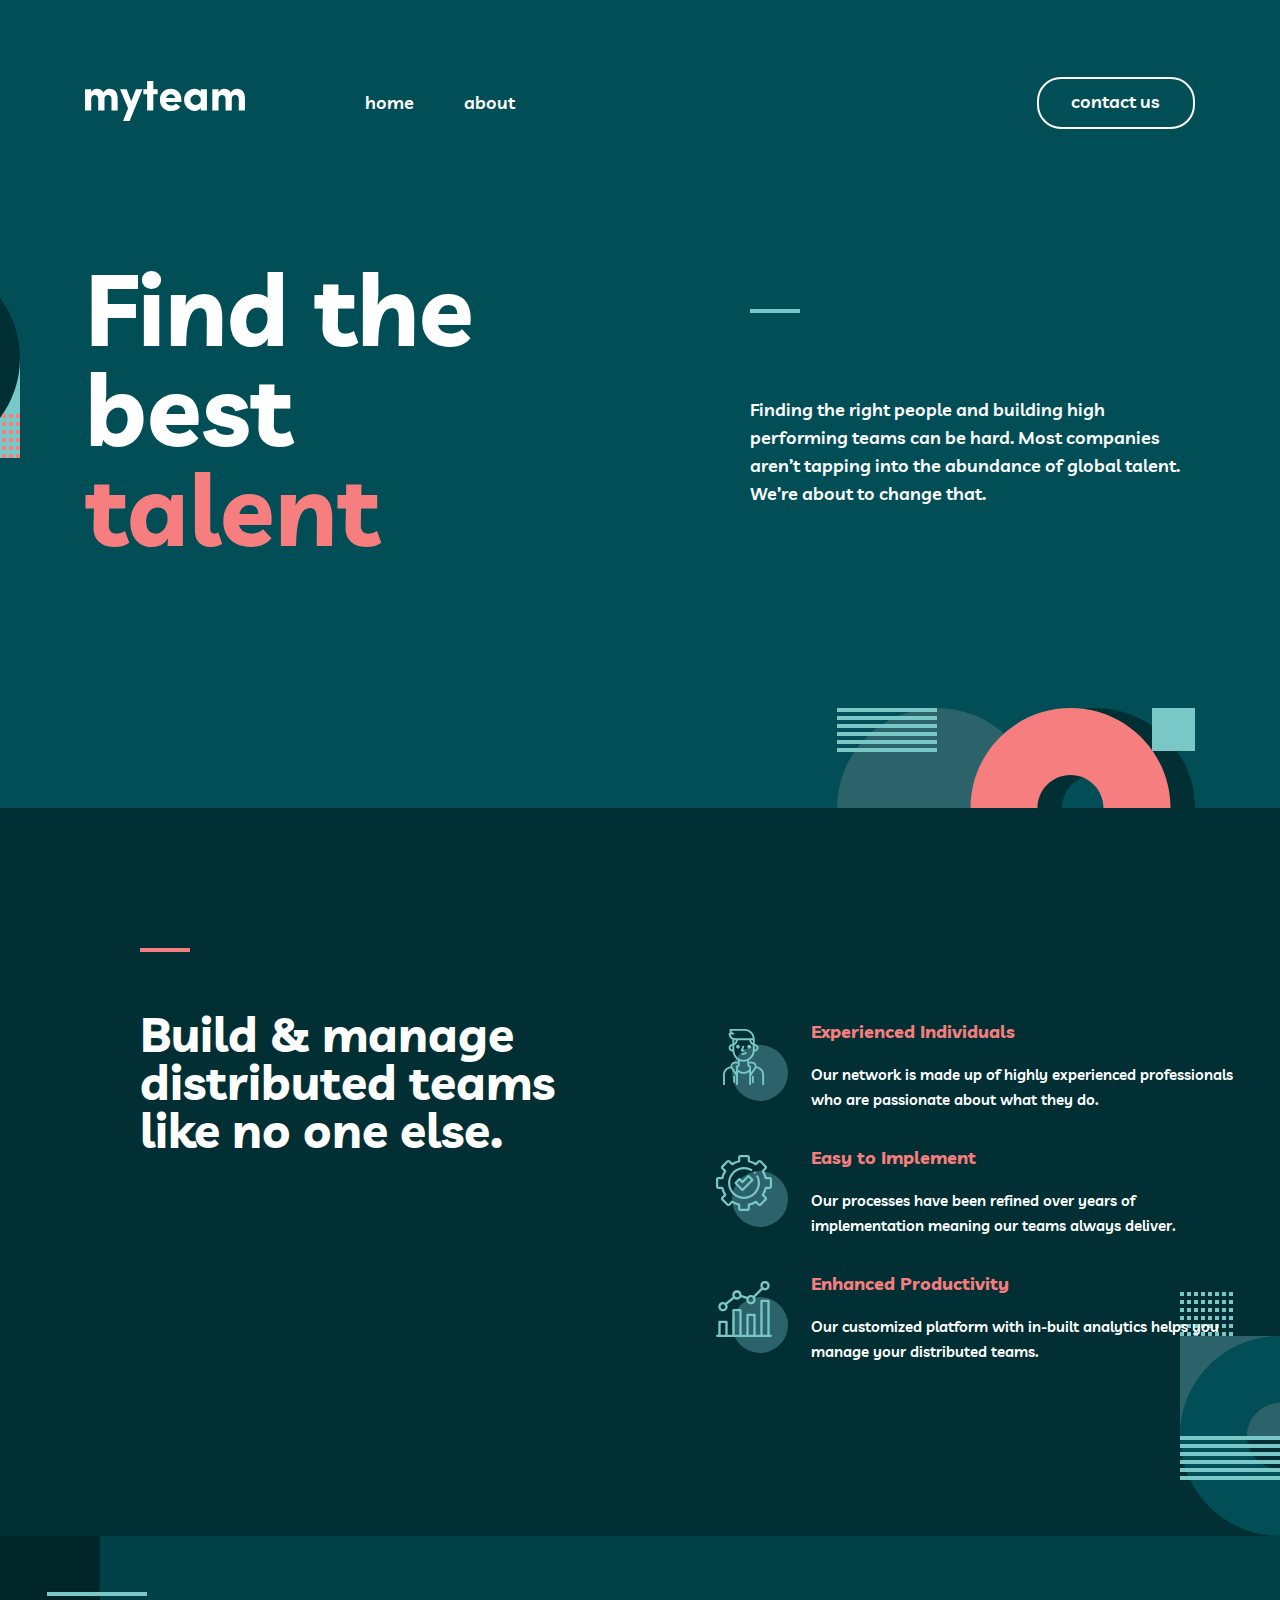
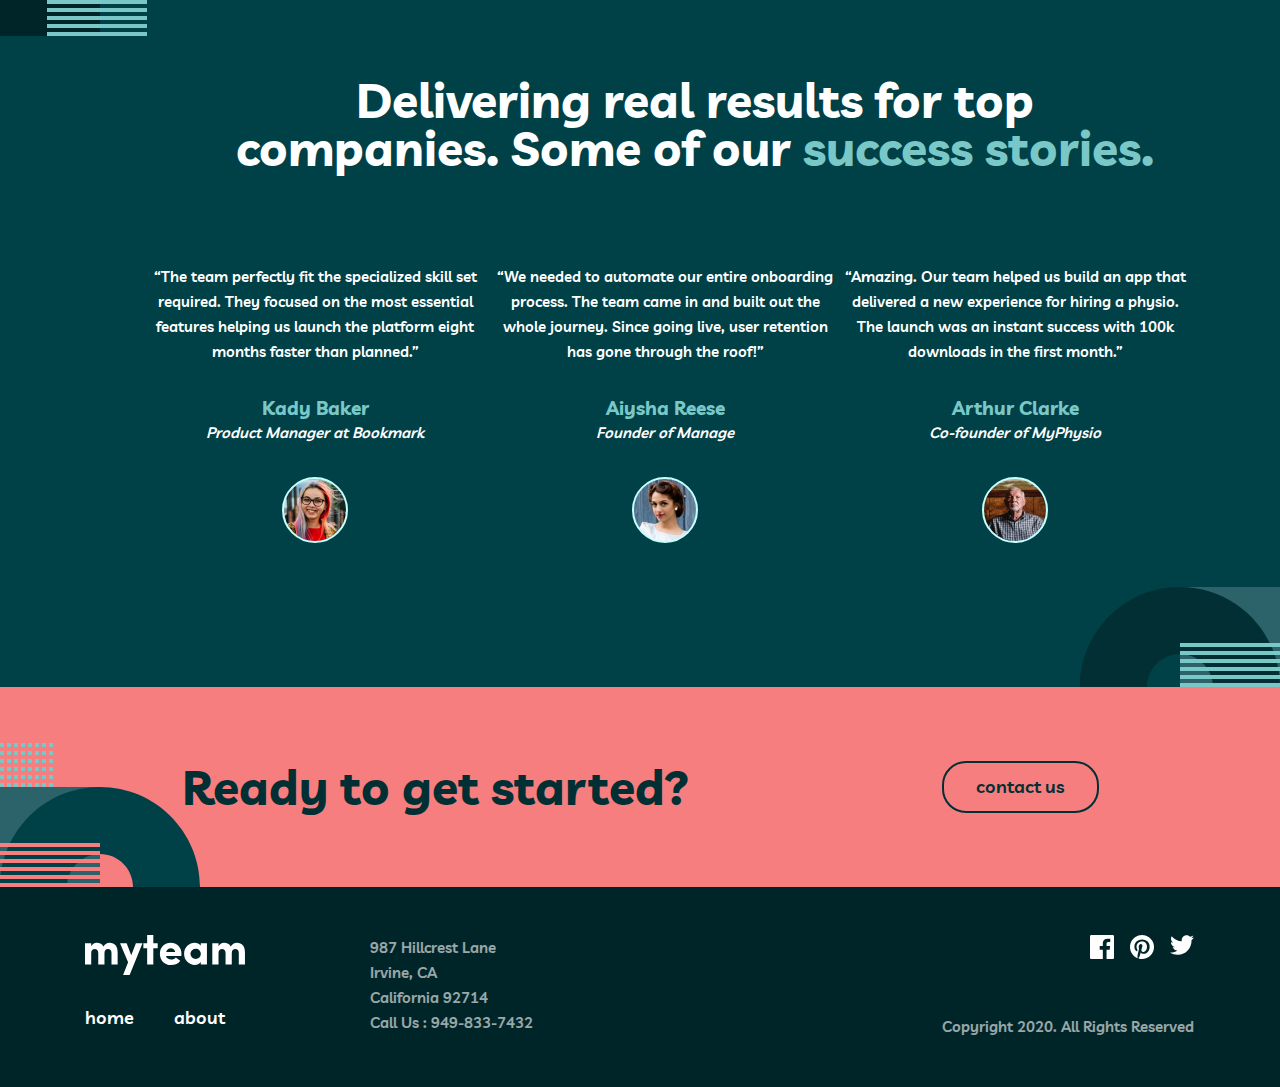
==== index.html @ 55ace683 "first commit" ====
<!DOCTYPE html>
<html lang="en">
  <head>
    <meta charset="UTF-8" />
    <meta name="viewport" content="width=device-width, initial-scale=1.0" />
    <link rel="stylesheet" href="./css/style.css" />
    <title>8-dars</title>
  </head>
  <body>
    <header class="site-header">
      <div class="container header">
        <div class="header-logo-wrapper">
          <a class="header-logo-link" href="/">
            <img
              src="./images/myteam-logo.svg"
              alt="Site logo"
              width="160px"
              height="40px"
            />
          </a>
          <ul class="header-list">
            <li class="header-item">
              <a class="header-link" href="#">home</a>
            </li>
            <li class="header-item">
              <a class="header-link" href="#">about</a>
            </li>
          </ul>
        </div>
        <a class="header-contact-link" href="./contact.html">contact us</a>
      </div>
    </header>
    <main class="site-main">
      <section class="hero-section">
        <div class="container hero">
          <div class="hero-title-wrapper">
            <h2 class="hero-title">
              Find the best <span class="hero-title-color">talent</span>
            </h2>
          </div>
          <div class="hero-text-wrapper">
            <span class="hero-line"></span>
            <p class="hero-text">
              Finding the right people and building high performing teams can be
              hard. Most companies aren’t tapping into the abundance of global
              talent. We’re about to change that.
            </p>
          </div>
        </div>
      </section>
      <section class="build-section">
        <div class="container build">
          <div class="build-title-wrapper">
            <span class="build-line"></span>
            <h2 class="build-title">
              Build & manage distributed teams like no one else.
            </h2>
          </div>
          <ul class="build-list">
            <li class="build-item">
              <img src="./images/Build img.svg" alt="Build img" />
              <div class="build-item-list">
                <h3>Experienced Individuals</h3>
                <p>
                  Our network is made up of highly experienced professionals who
                  are passionate about what they do.
                </p>
              </div>
            </li>
            <li class="build-item">
              <img src="./images/setting img.svg" alt="Setting img" />
              <div class="build-item-list">
                <h3>Easy to Implement</h3>
                <p>
                  Our processes have been refined over years of implementation
                  meaning our teams always deliver.
                </p>
              </div>
            </li>
            <li class="build-item">
              <img src="./images/analiz-img.svg" alt="Analiz img" />
              <div class="build-item-list">
                <h3>Enhanced Productivity</h3>
                <p>
                  Our customized platform with in-built analytics helps you
                  manage your distributed teams.
                </p>
              </div>
            </li>
          </ul>
        </div>
      </section>
      <section class="botton-section">
        <div class="container botton">
          <div class="botton-title-wrapper">
            <h2>
              Delivering real results for top <br />
              companies. Some of our
              <span class="botton-text-color">success stories.</span>
            </h2>
          </div>
          <div class="botton-content-wrapper">
            <div class="first-content">
              <p>
                “The team perfectly fit the specialized skill set required. They
                focused on the most essential features helping us launch the
                platform eight months faster than planned.”
              </p>
              <h3>Kady Baker</h3>
              <p class="text-style">Product Manager at Bookmark</p>
              <img src="./images/fisrt-img.svg" alt="First girl img" />
            </div>
            <div class="first-content">
              <p>
                “We needed to automate our entire onboarding process. The team
                came in and built out the whole journey. Since going live, user
                retention has gone through the roof!”
              </p>
              <h3>Aiysha Reese</h3>
              <p class="text-style">Founder of Manage</p>
              <img src="./images/second-img.svg" alt="Second girl img" />
            </div>
            <div class="first-content">
              <p>
                “Amazing. Our team helped us build an app that delivered a new
                experience for hiring a physio. The launch was an instant
                success with 100k downloads in the first month.”
              </p>
              <h3>Arthur Clarke</h3>
              <p class="text-style">Co-founder of MyPhysio</p>
              <img src="./images/third-img.svg" alt="OLd man img" />
            </div>
          </div>
        </div>
      </section>
      <section class="ready-section">
        <div class="container top">
          <h2>Ready to get started?</h2>
          <a href="./contact.html">contact us</a>
        </div>
      </section>
    </main>
    <footer class="footer-wrapper">
      <div class="container footer">
        <div class="footer-logo">
          <a href="#">
            <img
              src="./images/myteam-logo.svg"
              alt="Myteam logo"
              width="160px"
              height="40px"
            />
          </a>
          <ul class="footer-link">
            <li>
              <a class="header-link" href="#">home</a>
            </li>
            <li>
              <a class="header-link" href="#">about</a>
            </li>
          </ul>
        </div>
        <div class="footer-addres">
          <p>987 Hillcrest Lane</p>
          <p>Irvine, CA</p>
          <p>California 92714</p>
          <p>Call Us : 949-833-7432</p>
        </div>
        <div class="footer-social-wrapper">
          <div class="footer-social">
            <div>
              <a class="facebook" href="">
                <svg
                  width="24"
                  height="24"
                  viewBox="0 0 24 24"
                  fill="currentColor"
                  xmlns="http://www.w3.org/2000/svg"
                >
                  <path
                    d="M22.675 0H1.325C0.593 0 0 0.593 0 1.325V22.676C0 23.407 0.593 24 1.325 24H12.82V14.706H9.692V11.084H12.82V8.413C12.82 5.313 14.713 3.625 17.479 3.625C18.804 3.625 19.942 3.724 20.274 3.768V7.008L18.356 7.009C16.852 7.009 16.561 7.724 16.561 8.772V11.085H20.148L19.681 14.707H16.561V24H22.677C23.407 24 24 23.407 24 22.675V1.325C24 0.593 23.407 0 22.675 0Z"
                    fill="currentColor"
                  />
                </svg>
              </a>
              <a class="pinterest" href="">
                <svg
                  width="24"
                  height="24"
                  viewBox="0 0 24 24"
                  fill="currentColor"
                  xmlns="http://www.w3.org/2000/svg"
                >
                  <path
                    id="Path"
                    d="M12 0C5.373 0 0 5.372 0 12C0 17.084 3.163 21.426 7.627 23.174C7.522 22.225 7.427 20.769 7.669 19.733C7.887 18.796 9.076 13.768 9.076 13.768C9.076 13.768 8.717 13.049 8.717 11.986C8.717 10.318 9.684 9.072 10.888 9.072C11.911 9.072 12.406 9.841 12.406 10.762C12.406 11.791 11.751 13.33 11.412 14.757C11.129 15.951 12.011 16.926 13.189 16.926C15.322 16.926 16.961 14.677 16.961 11.431C16.961 8.558 14.897 6.549 11.949 6.549C8.535 6.549 6.531 9.11 6.531 11.756C6.531 12.787 6.928 13.894 7.424 14.494C7.522 14.613 7.536 14.718 7.507 14.839L7.174 16.199C7.121 16.419 7 16.466 6.772 16.36C5.273 15.662 4.336 13.471 4.336 11.711C4.336 7.926 7.086 4.449 12.265 4.449C16.428 4.449 19.663 7.416 19.663 11.38C19.663 15.516 17.056 18.844 13.436 18.844C12.22 18.844 11.077 18.213 10.686 17.466L9.938 20.319C9.667 21.362 8.936 22.669 8.446 23.465C9.57 23.812 10.763 24 12 24C18.627 24 24 18.627 24 12C24 5.372 18.627 0 12 0Z"
                    fill="currentColor"
                  />
                </svg>
              </a>
              <a class="twitter" href="#">
                <svg
                  width="24"
                  height="20"
                  viewBox="0 0 24 20"
                  fill="currentColor"
                  xmlns="http://www.w3.org/2000/svg"
                >
                  <path
                    id="Path"
                    d="M24 2.55699C23.117 2.94899 22.168 3.21299 21.172 3.33199C22.189 2.72299 22.97 1.75799 23.337 0.607986C22.386 1.17199 21.332 1.58199 20.21 1.80299C19.313 0.845986 18.032 0.247986 16.616 0.247986C13.437 0.247986 11.101 3.21399 11.819 6.29299C7.728 6.08799 4.1 4.12799 1.671 1.14899C0.381 3.36199 1.002 6.25699 3.194 7.72299C2.388 7.69699 1.628 7.47599 0.965 7.10699C0.911 9.38799 2.546 11.522 4.914 11.997C4.221 12.185 3.462 12.229 2.69 12.081C3.316 14.037 5.134 15.46 7.29 15.5C5.22 17.123 2.612 17.848 0 17.54C2.179 18.937 4.768 19.752 7.548 19.752C16.69 19.752 21.855 12.031 21.543 5.10599C22.505 4.41099 23.34 3.54399 24 2.55699Z"
                    fill="currentColor"
                  />
                </svg>
              </a>
            </div>
            <p class="footer-since">Copyright 2020. All Rights Reserved</p>
          </div>
        </div>
      </div>
    </footer>
  </body>
</html>
---- css/style.css ----
@font-face {
    font-display: swap; 
    font-family: 'Livvic';
    font-style: normal;
    font-weight: 600;
    src: url('../fonts/livvic-v14-latin-600.woff2') format('woff2');
  }
  @font-face { 
    font-display: swap; 
    font-family: 'Livvic';
    font-style: normal;
    font-weight: 700;
    src: url('../fonts/livvic-v14-latin-700.woff2') format('woff2');
    }
*{
    text-decoration: none;
    list-style: none;
    margin: 0;
}
body {
    font-family: Livvic, sans-serif;
    background-color: #014E56;
}
.container{
    width: 1110px;
    margin: 0 auto;
}
.site-header {
    padding: 77px 0 129px;
}
.header {
    display: flex;
    text-align: center;
    justify-content: space-between;
}
.header-logo-wrapper {
    display: flex;
    align-items: center;
    gap: 80px;
}
.header-list {
    display: flex;
    align-items: center;
    gap: 40px;
}
.header-item {
    font-weight: 600;
    font-size: 18px;
    line-height: 28px;
    letter-spacing: 0px;   
    padding-right: 10px;
}
.header-link:hover {
    color: #F67E7E;
}
.header-link {
    font-weight: 600;
    font-size: 18px;
    line-height: 28px;
    letter-spacing: 0px;
    color: white;
}
.header-contact-link:hover {
    background-color: #FFFFFF;
    color: #002529;
}
.header-contact-link {
    color: white;
    border-radius: 24px;
    border: 2px solid #FFFFFF;
    padding: 9px 33px 11px 32px;
    text-align: center;
    font-weight: 600;
    font-size: 18px;
    line-height: 28px;
    letter-spacing: 0px;
}
.hero-section {
    justify-content: space-between;
    background-image: url("../images/Logo-bg1.svg");
    background-repeat: no-repeat;
    background-position: calc(50% - 720px) top;
}
.hero{
    padding-bottom: 250px;
    display: flex;
    align-items: center;
    justify-content: space-between;
    background-image: url("../images/Logo-bg2.svg");
    background-repeat: no-repeat;
    background-position: right bottom;
}
.hero-title-wrapper {
    width: 526px;  
}
.hero-title{
    font-weight: 700;
    font-size: 100px;
    line-height: 100px;
    letter-spacing: 0px;
    color: white;
}
.hero-text-wrapper {
    width: 445px;
}
.hero-line {
    display: inline-block;
    width: 50px;
    height: 4px;    
    background-color: #79C8C7;
    margin-bottom: 79px;
}
.hero-title-color {
    color: #F67E7E;
}
.hero-text {
    color: white;
    font-weight: 600;
    font-size: 18px;
    line-height: 28px;
    letter-spacing: 0px;
}
.build-section {
    padding: 140px;
    background-color: #012F34;
    background-image: url("../images/Logo-bg3.svg");
    background-repeat: no-repeat;
    background-position: right bottom;
}
.build{
    display: flex;
    align-items: start;
    justify-content: space-between;
}
.build-line {
    display: inline-block;
    width: 50px;
    height: 4px;
    background-color: #F67E7E;
    margin-bottom: 54px;
}
.build-item-list > h3 {
    padding-bottom: 16px;
    font-weight: 700;
    font-size: 18px;
    line-height: 28px;
    letter-spacing: 0px;
    color: #F67E7E;    
}
.build-item-list > p {
    font-weight: 600;
    font-size: 15px;
    line-height: 25px;
    letter-spacing: 0px;
    color: white;   
}
.build-title {
    width: 445px;
    font-weight: 700;
    font-size: 48px;
    line-height: 48px;
    letter-spacing: 0px;    
    color: white;
}
.build-item {
    display: flex;
    gap: 23px;
    padding-bottom: 32px;
    width: 534px;
}
.build-list {
    margin-top: 70px;
}
.botton-section {
    background-color: #004047;
    margin: 0 auto;
    background-image: url("../images/Logo-bg4.svg"), url("../images/Logo-bg5.svg");
    background-repeat: no-repeat;
    background-position: left top, right bottom;
}
.botton {
    padding: 140px;
}
.botton-title-wrapper >h2 {
    width: 932px;
    height: 96px;
    margin: 0 auto;
    color: white;
    font-weight: 700;
    font-size: 48px;
    line-height: 48px;
    letter-spacing: 0px;
    text-align: center;
}
.botton-text-color {
    color: #79C8C7;
}
.botton-content-wrapper {
    margin-top: 56px;
    padding-top: 36px;
    display: flex;
}
.first-content {
    text-align: center;
    width: 350px;
}
.first-content >p {
    width: 350px;
    margin-bottom: 32px;
    font-weight: 600;
    font-size: 15px;
    line-height: 25px;
    letter-spacing: 0px;    
    color: white;
}
.first-content >h3 {
    color: #79C8C7;
}
.text-style {
    font-weight: 500;
    font-style: italic;
    font-size: 13px;
    line-height: 18px;
    letter-spacing: 0px;
    text-align: center;
}
.ready-section {
    background-color: #F67E7E;
    height: 200px;
    background-image: url("../images/Logo-bg6.svg");
    background-repeat: no-repeat;
    background-position: left bottom;
}
.top {
    width: 917px;
    height: 48px;
    align-items: center;
    padding: 76px;
    display: flex;
    justify-content: space-between;
}
.top >h2 {
    font-weight: 700;
    font-size: 48px;
    line-height: 48px;
    letter-spacing: 0px;
    color: #012F34;
}
.top >a:hover {
    background-color: #012F34;
    color: white;
}
.top >a {
    display: flex;
    flex-direction: column;
    justify-content: center;
    width: 153px;
    height: 48px;
    font-weight: 600;
    font-size: 18px;
    line-height: 28px;
    letter-spacing: 0px;
    border-radius: 24px;
    border: 2px solid #012F34;
    text-align: center;
    color: #012F34;
}
.footer-wrapper {
    padding: 48px 0;
    background-color: #002529;
}
.footer {
    display: flex;
}
.footer-logo >a {
    width: 730px;
    height: 100px;
}
.footer-link >a:hover {
    color: #F67E7E;
}
.footer-link {
    display: flex;
    gap: 40px;
    padding: 0;
    margin-top: 25px;
    font-weight: 600;
    font-size: 18px;
    line-height: 28px;
    letter-spacing: 0px;
    color: white;
}
.footer-addres {
    margin-left: 125px;
}
.footer-addres >p {
    font-weight: 600;
    font-size: 15px;
    line-height: 25px;
    letter-spacing: 0px;
    color: white;
    opacity: 0.6;
}
.footer-social-wrapper {
    padding-left: 409px;
}
.footer-social >div{
   display: flex;
   padding-bottom: 51px;
   gap: 16px;
   justify-content: end;
}
.footer-since {
    font-weight: 600;
    font-size: 15px;
    line-height: 25px;
    letter-spacing: 0px;
    text-align: right;
    color: white;
    opacity: 0.6;
}
.facebook {
    color: white;
}
.pinterest {
    color: white;
}
.twitter {
    color: white;
}
.facebook:hover {
    color: #F67E7E;
}
.pinterest:hover {
    color: #F67E7E;
}
.twitter:hover {
   color: #F67E7E;
}
.contact-hero-section {
    padding-bottom: 120px;
    background-image: url("../images/Logo-bg7.svg"), url("../images/Logo-bg8.svg");
    background-repeat: no-repeat;
    background-position: left top, right bottom;
}
.contact-hero {
    display: flex;
    justify-content: space-between;
}
.contact-hero-content-wrapper >h2 {
    padding-bottom: 16px;
    font-weight: 700;
    font-size: 64px;
    line-height: 100px;
    letter-spacing: 0px;
    color: white;    
}
.contact-hero-content-wrapper >p {
    padding-bottom: 32px;
    font-weight: 700;
    font-size: 32px;
    line-height: 48px;
    letter-spacing: 0px;
    color: #F67E7E;    
}
.contact-item {
    padding: 0px;
}
.contact-item-list {
    display: flex;
    align-items: center;
    gap: 23px;
    padding-bottom: 8px;
}
.contact-item-text >p {
    font-weight: 700;
    font-size: 18px;
    line-height: 28px;
    letter-spacing: 0px;    
    color: white;
}
.contact-form {
    width: 542px;
    height: 420px;
    display: flex;
    flex-direction: column;
    gap: 24px;
}
.contact-input {
    font-family: Livvic, sans-serif;
    padding-left: 14px;
    padding-bottom: 17px;
    background-color: transparent;
    font-weight: 600;
    font-size: 15px;
    line-height: 25px;
    letter-spacing: -0.12px;
    color: white;
    outline: none;
    border-top: none;
    border-left: none; 
    border-right: none;
}
.contact-input::placeholder {
    font-weight: 600;
    font-size: 15px;
    line-height: 25px;
    letter-spacing: -0.12px;
    color: white;
    opacity: 60%;
}
.contact-input:focus {
    border-color: white;
}
.contact-input:focus::placeholder {
    opacity: 100%;
}
.contact-input:hover {
    cursor: pointer;
    color: white;
    border-color: #79C8C7;
}
.form-btn {
    width: 123px;
    padding: 9px 0 11px;
    font-weight: 600;
    font-size: 18px;
    line-height: 28px;
    letter-spacing: 0px;
    color: #004047;
    background-color: white;
    border: none;
    border-radius: 24px;
    cursor: pointer;
}

input:-webkit-autofill,
input:-webkit-autofill:hover, 
input:-webkit-autofill:focus, 
input:-webkit-autofill:active{
    -webkit-box-shadow: 0 0 0 30px #014e56 inset !important;
    -webkit-text-fill-color: white !important;
}
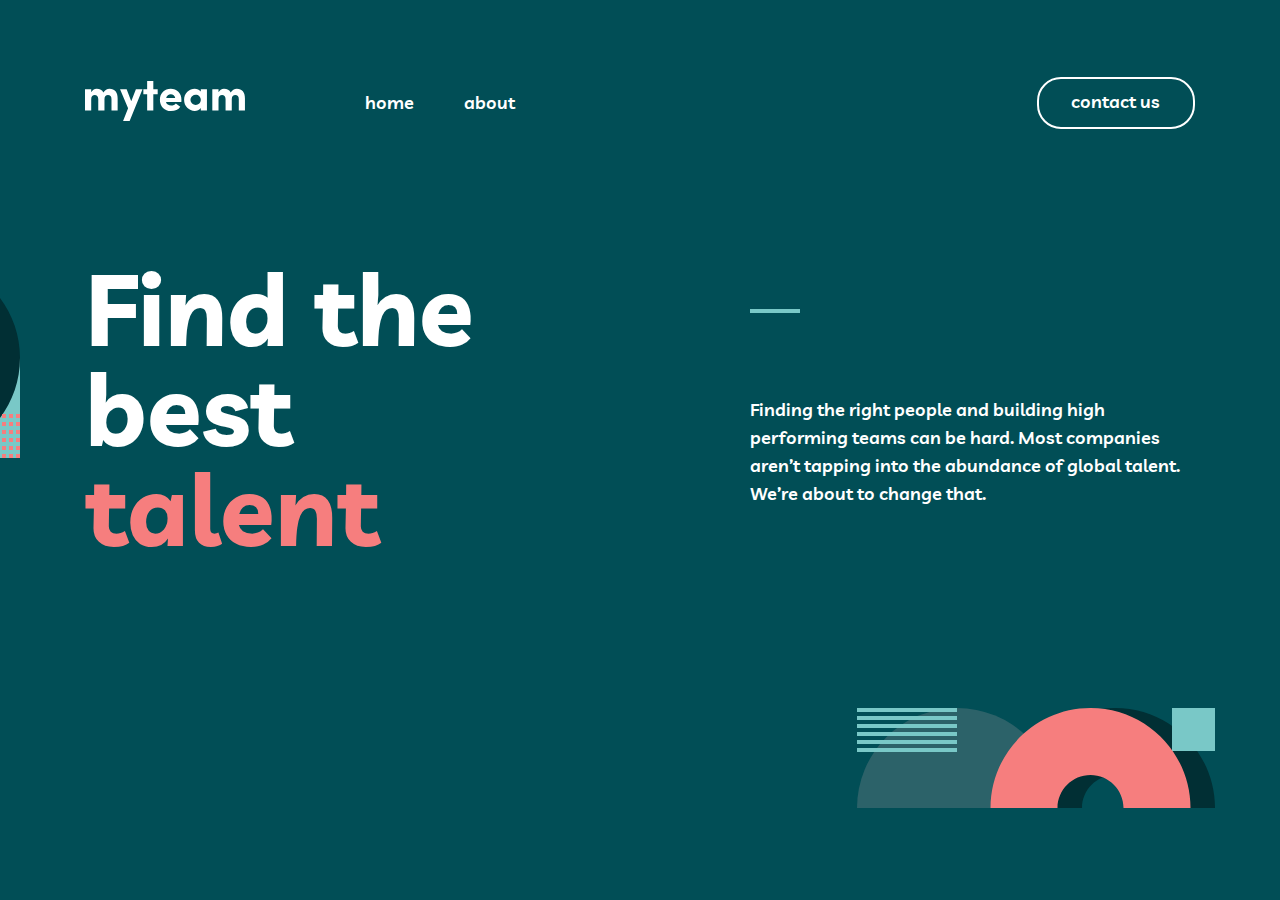
==== commit 707627b1: "fix to mobile version" ====
--- a/index.html
+++ b/index.html
@@ -28,6 +28,7 @@
           </ul>
         </div>
         <a class="header-contact-link" href="./contact.html">contact us</a>
+        <button class="list-icon"><img src="./images/List-icon-img.png" alt="List icon image"></button>
       </div>
     </header>
     <main class="site-main">
@@ -48,7 +49,7 @@
           </div>
         </div>
       </section>
-      <section class="build-section">
+      <!-- <section class="build-section">
         <div class="container build">
           <div class="build-title-wrapper">
             <span class="build-line"></span>
@@ -218,6 +219,6 @@
           </div>
         </div>
       </div>
-    </footer>
+    </footer> -->
   </body>
 </html>
--- a/css/style.css
+++ b/css/style.css
@@ -22,8 +22,9 @@
     background-color: #014E56;
 }
 .container{
-    width: 1110px;
+    max-width: 1110px;
     margin: 0 auto;
+    padding: 0 20px;
 }
 .site-header {
     padding: 77px 0 129px;
@@ -74,6 +75,33 @@
     font-size: 18px;
     line-height: 28px;
     letter-spacing: 0px;
+}
+.list-icon {
+    display: none;
+    background-color: transparent;
+    border: none;
+}
+@media (max-width: 768px) {
+    .site-header {
+        padding: 64px 0 112px;
+    }
+    .header-logo-wrapper {
+        gap: 48px;
+    }
+    .header-list {
+        gap: 40px;
+    }
+}
+@media (max-width: 640px) {
+    .list-icon {
+        display: block;
+    }
+    .header-contact-link {
+        display: none;
+    }
+    .header-link {
+        display: none;
+    }
 }
 .hero-section {
     justify-content: space-between;
@@ -120,6 +148,45 @@
     line-height: 28px;
     letter-spacing: 0px;
 }
+@media (max-width:768px) {
+    .hero {
+        flex-direction: column;
+        background-position: center bottom;
+    }
+    .hero-title {
+        text-align: center;
+    }
+    .hero-text-wrapper {
+        width: 457px;
+        margin-top: 24px;
+    }
+    .hero-line {
+        display: none;
+    }
+}
+@media (max-width:580px) {
+    .hero {
+        flex-direction: column;
+        background-position: center bottom;
+    }
+    .hero-title-wrapper {
+        width: 327px;
+        height: 80px;
+    }
+    .hero-title {
+        padding: 0 40px;
+        font-weight: 700;
+        font-size: 40px;
+        line-height: 40px;
+    }
+    .hero-text-wrapper {
+        width: 327px;
+        margin-top: 24px;
+    }
+    .hero-line {
+        display: none;
+    }
+}
 .build-section {
     padding: 140px;
     background-color: #012F34;
@@ -127,6 +194,7 @@
     background-repeat: no-repeat;
     background-position: right bottom;
 }
+
 .build{
     display: flex;
     align-items: start;
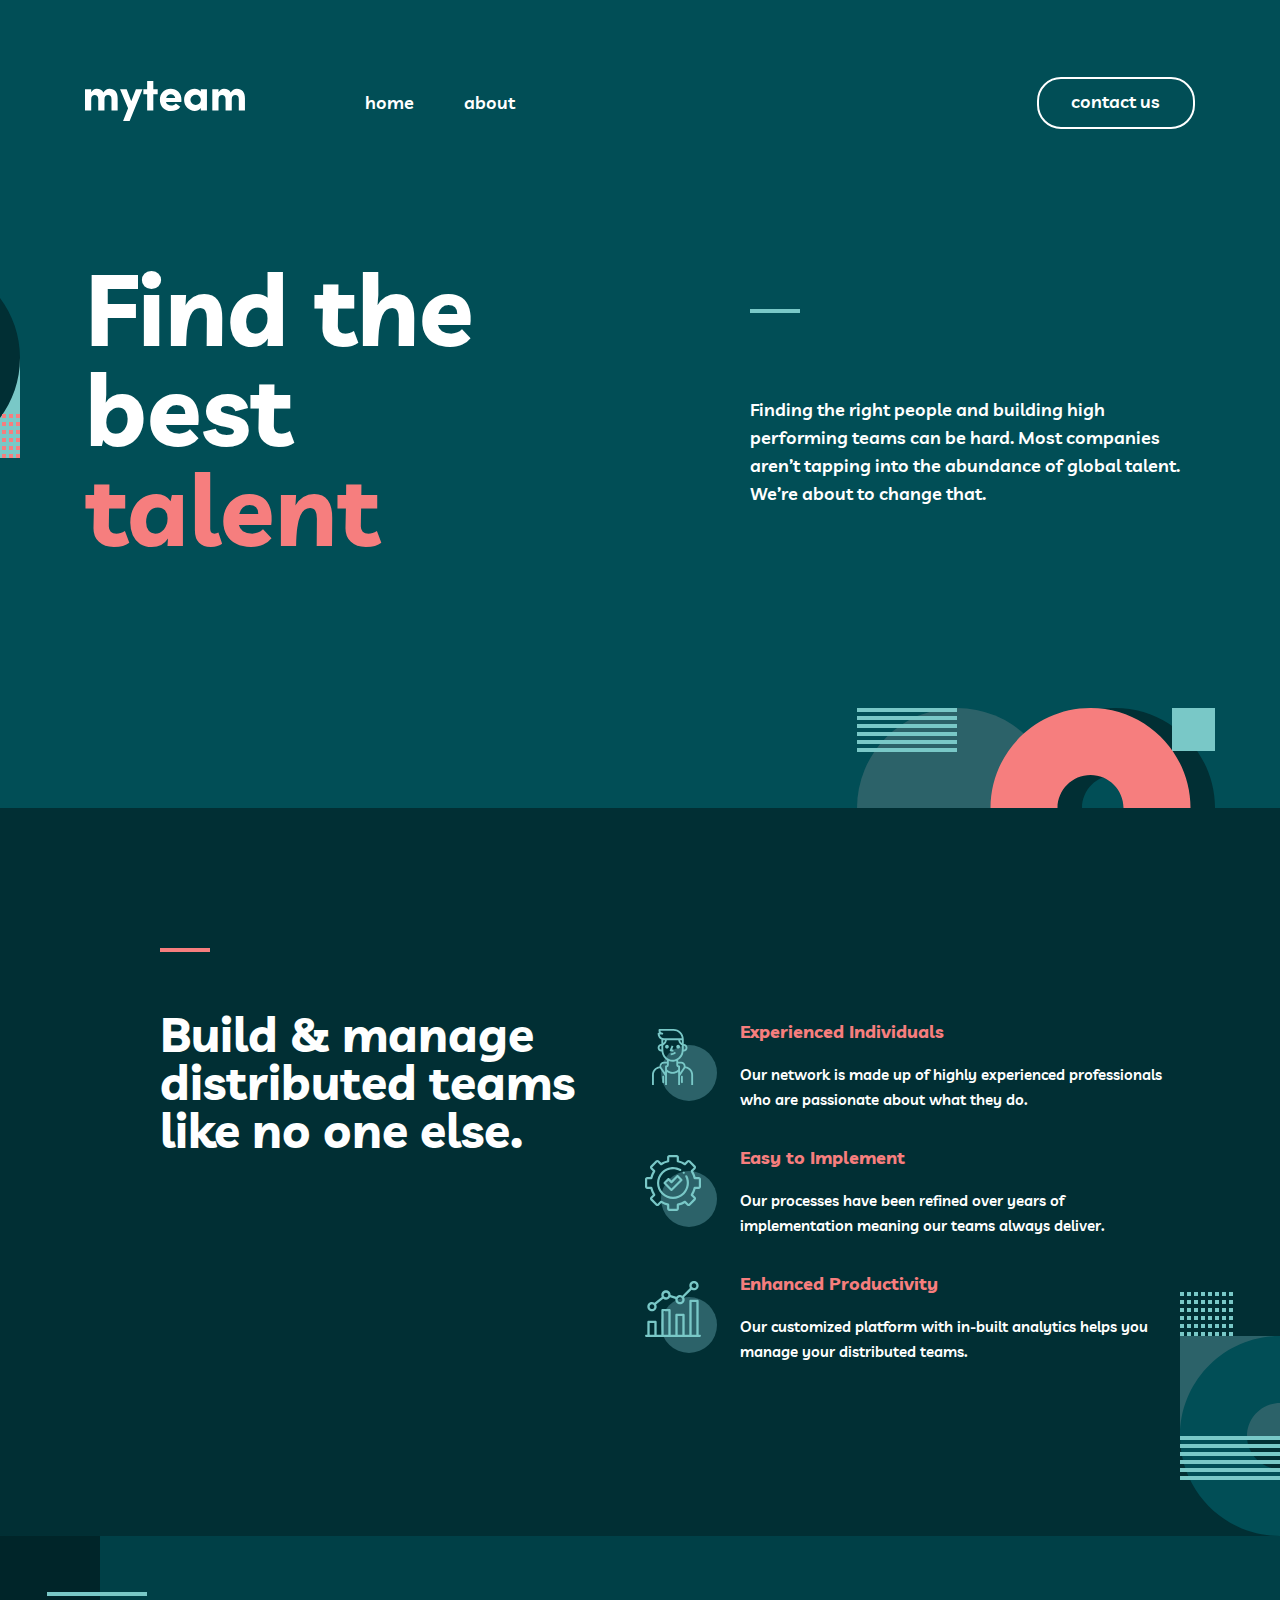
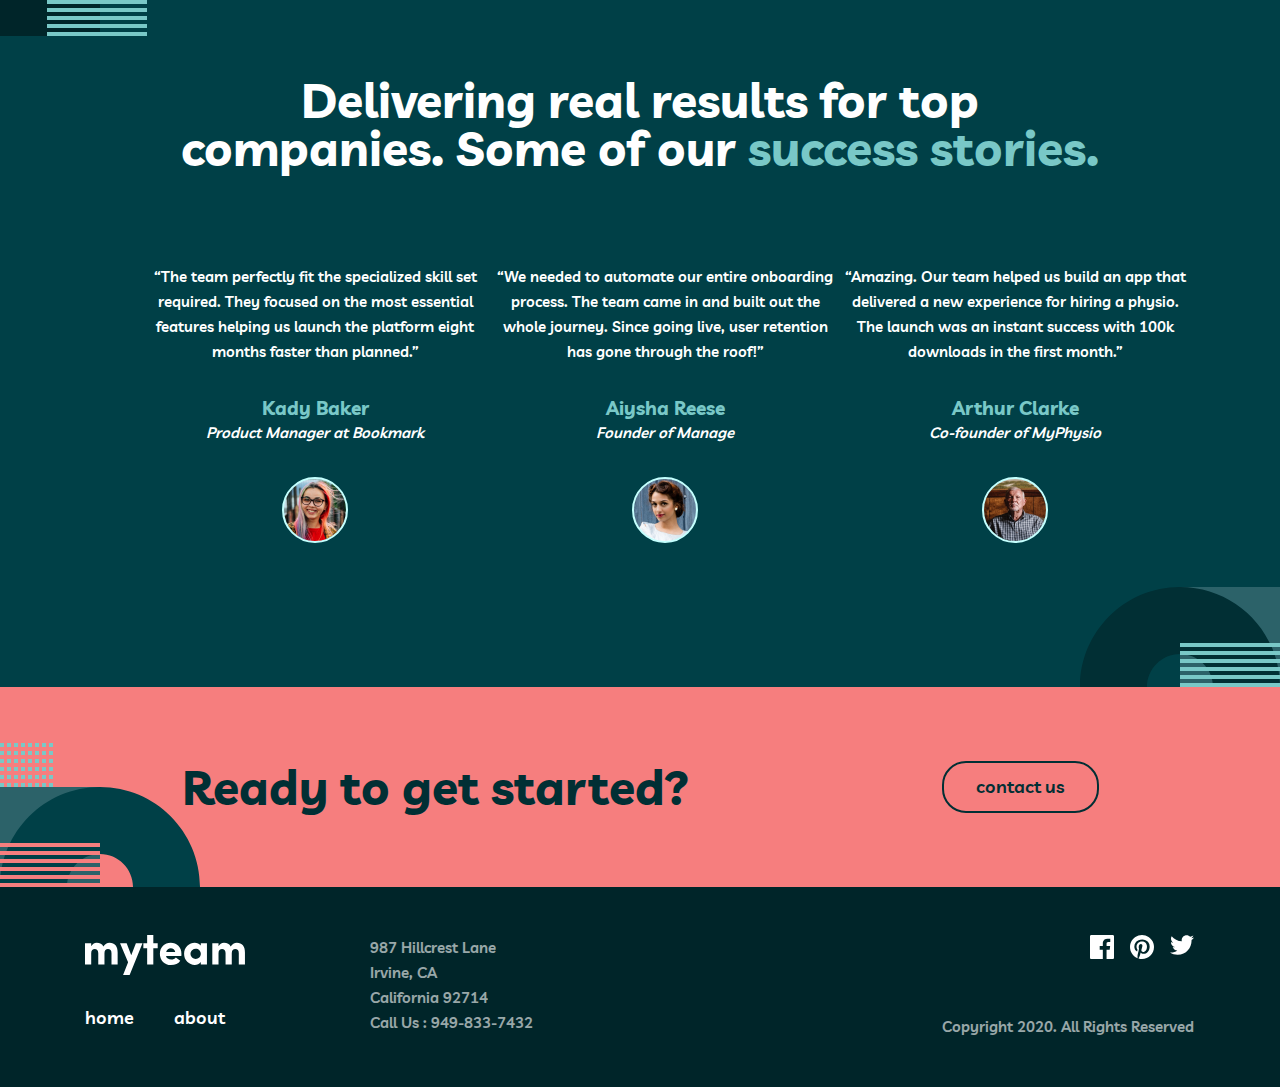
==== commit 41e21e84: "finish" ====
--- a/index.html
+++ b/index.html
@@ -49,7 +49,7 @@
           </div>
         </div>
       </section>
-      <!-- <section class="build-section">
+      <section class="build-section">
         <div class="container build">
           <div class="build-title-wrapper">
             <span class="build-line"></span>
@@ -219,6 +219,6 @@
           </div>
         </div>
       </div>
-    </footer> -->
+    </footer>
   </body>
 </html>
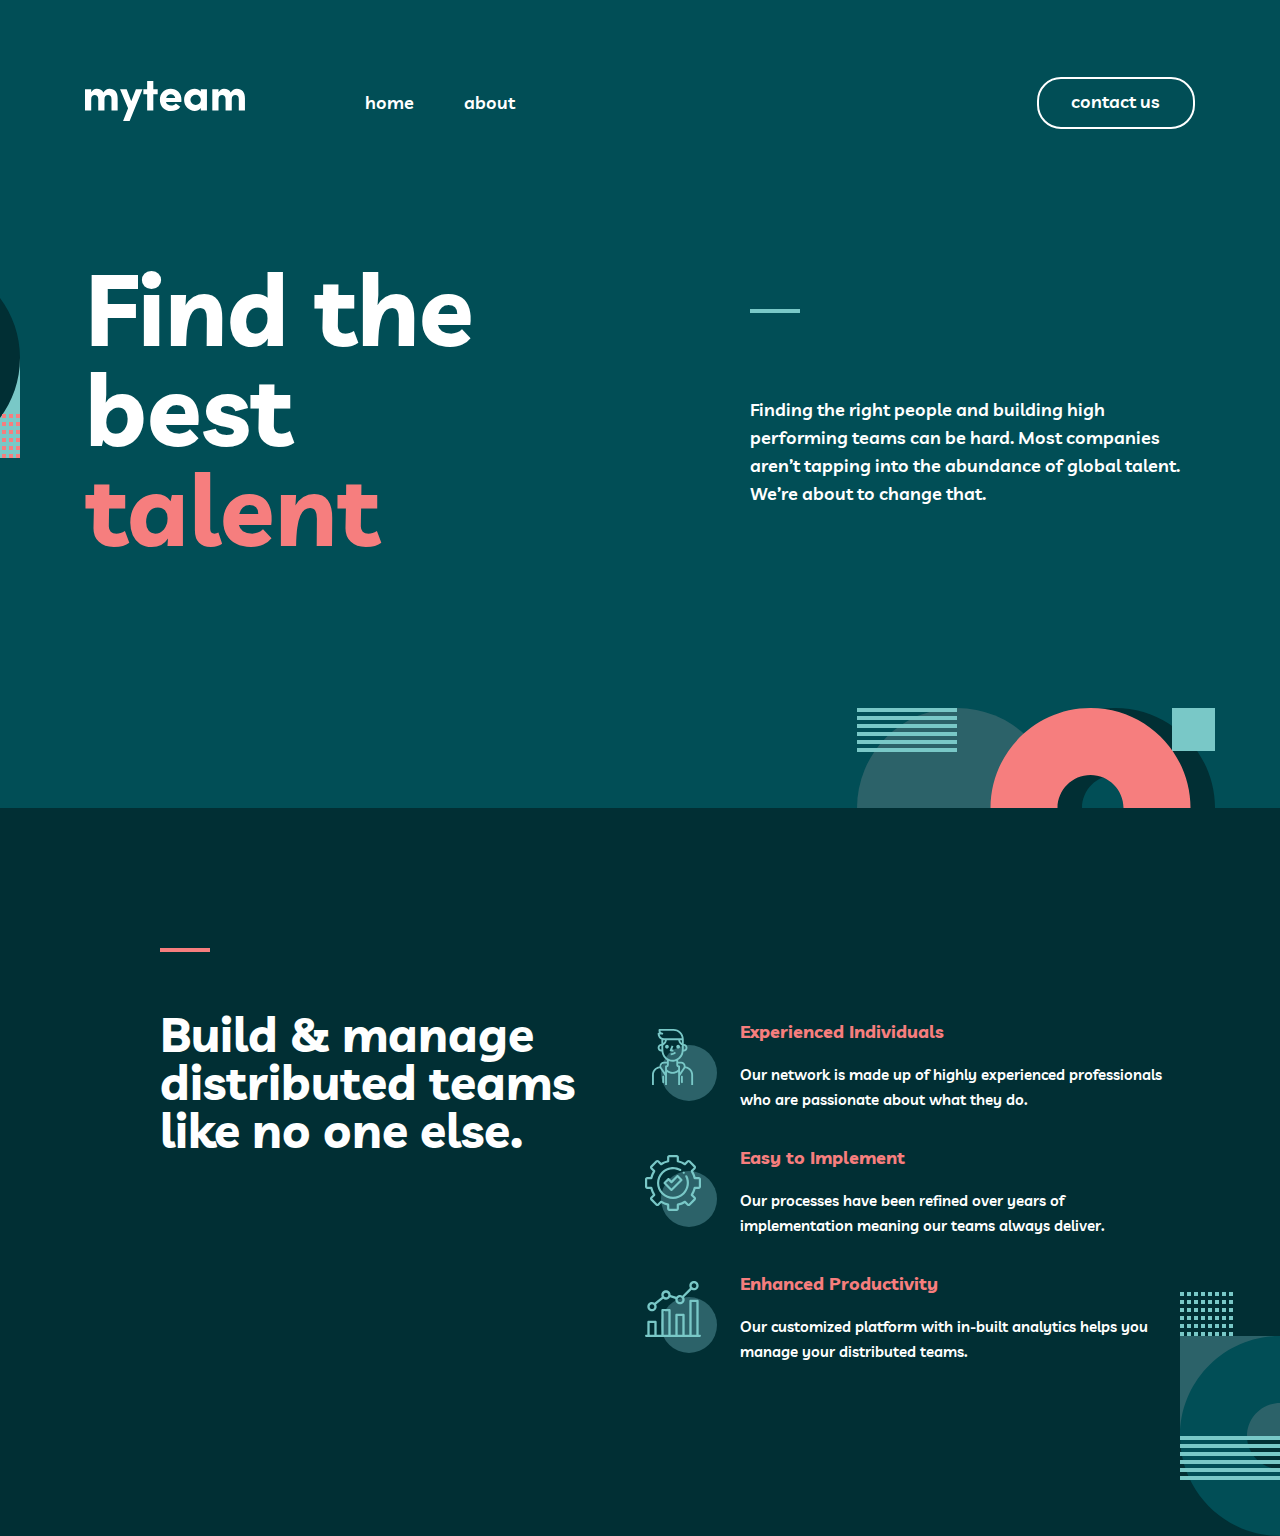
==== commit 0d591e16: "build-section fix to mobile version" ====
--- a/index.html
+++ b/index.html
@@ -91,7 +91,7 @@
           </ul>
         </div>
       </section>
-      <section class="botton-section">
+      <!-- <section class="botton-section">
         <div class="container botton">
           <div class="botton-title-wrapper">
             <h2>
@@ -219,6 +219,6 @@
           </div>
         </div>
       </div>
-    </footer>
+    </footer> -->
   </body>
 </html>
--- a/css/style.css
+++ b/css/style.css
@@ -18,7 +18,7 @@
     margin: 0;
 }
 body {
-    font-family: Livvic, sans-serif;
+    font-family: 'Livvic', sans-serif;
     background-color: #014E56;
 }
 .container{
@@ -188,6 +188,7 @@
     }
 }
 .build-section {
+    max-width: 1400px;
     padding: 140px;
     background-color: #012F34;
     background-image: url("../images/Logo-bg3.svg");
@@ -238,6 +239,25 @@
 }
 .build-list {
     margin-top: 70px;
+}
+@media (max-width:768px) {
+    .build-section {
+        background-position: right top;
+    }
+    .build {
+        flex-direction: column;
+    }
+    .build-title {
+        font-weight: 700;
+        font-size: 32px;
+        line-height: 32px;
+    }
+    .build-list {
+        padding-left: 0;
+    }
+    .build-line {
+        margin-bottom: 32px;
+    }
 }
 .botton-section {
     background-color: #004047;
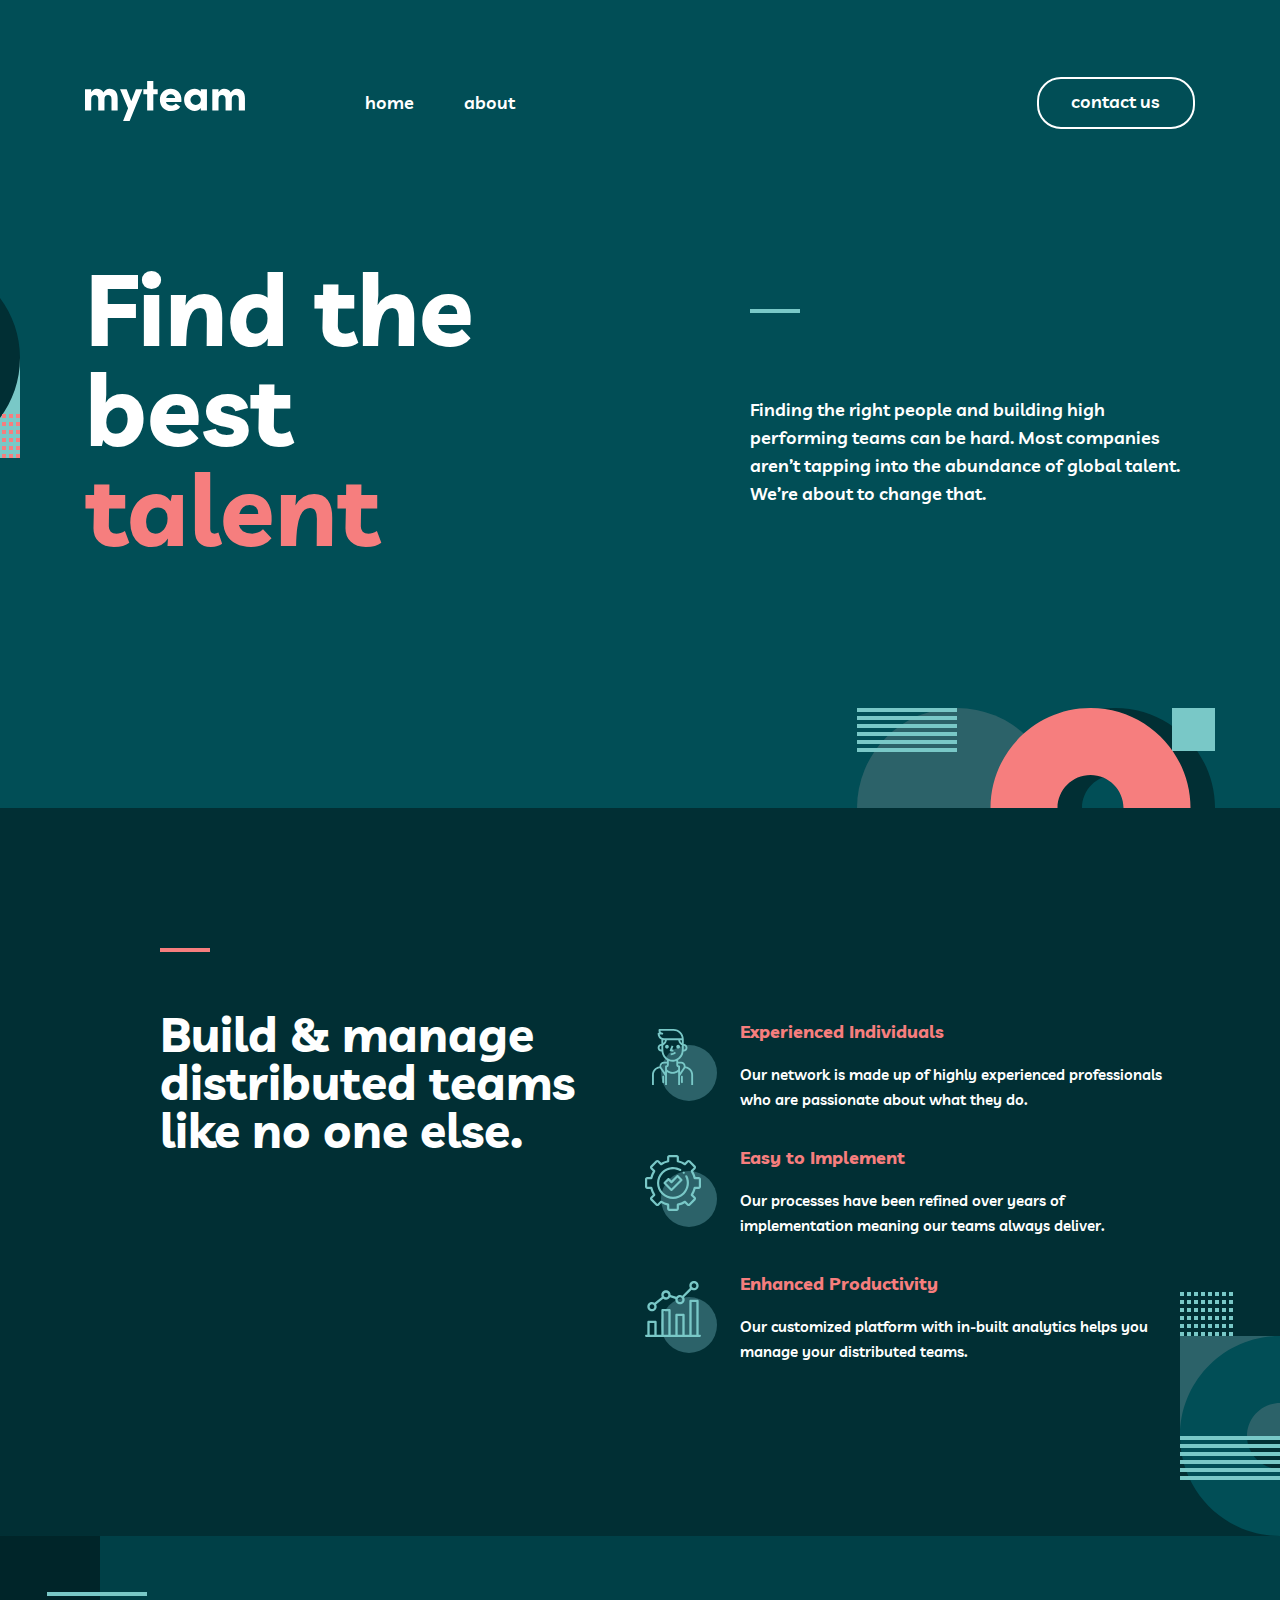
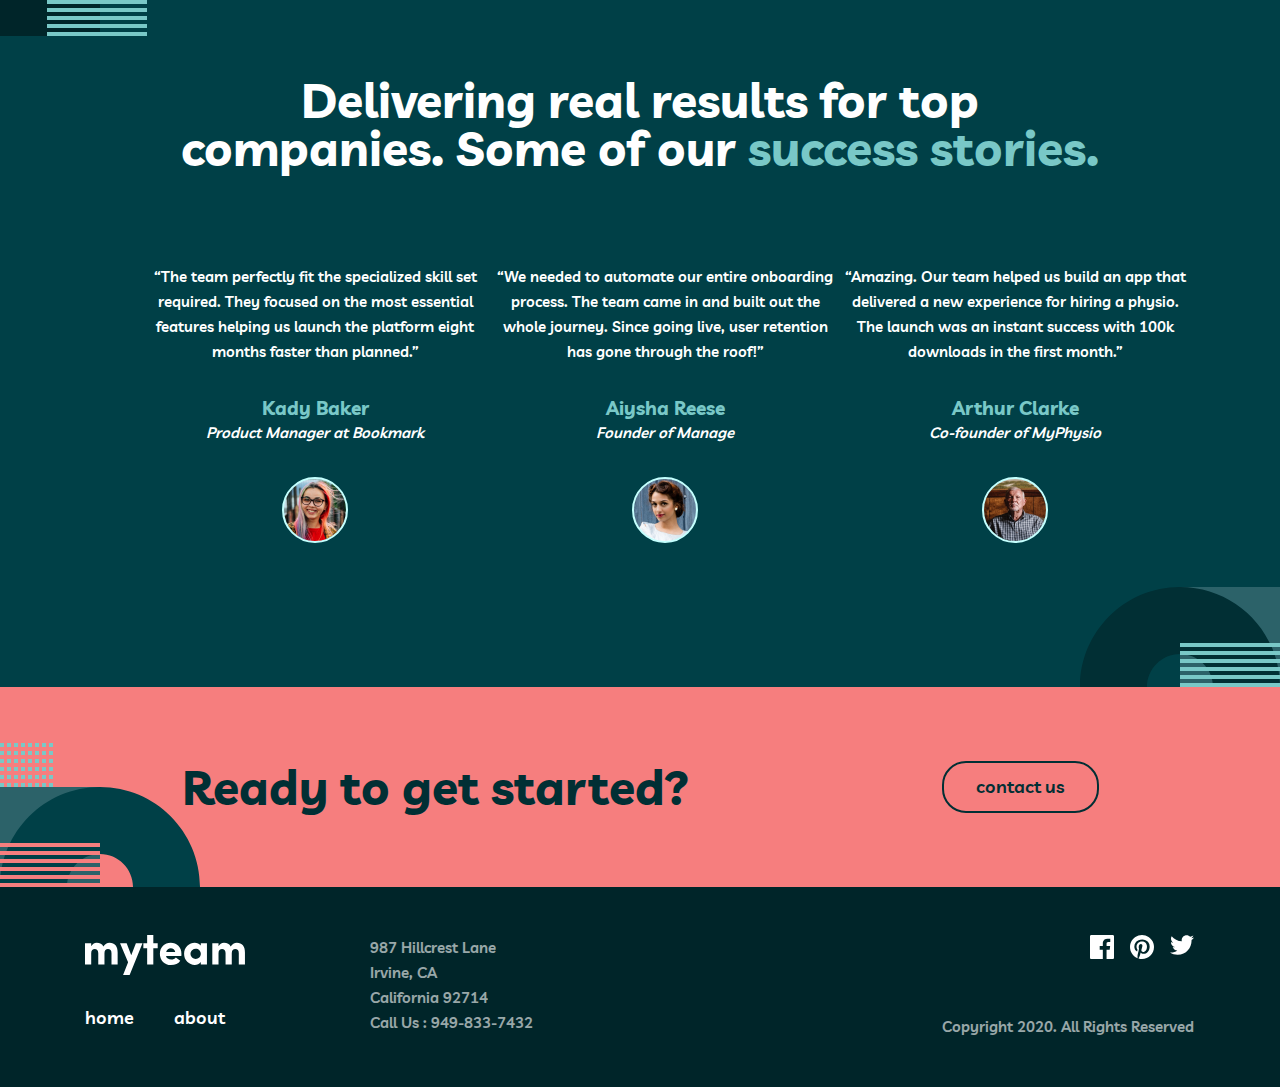
==== commit b5f6b47f: "fix bugs" ====
--- a/index.html
+++ b/index.html
@@ -91,7 +91,7 @@
           </ul>
         </div>
       </section>
-      <!-- <section class="botton-section">
+      <section class="botton-section">
         <div class="container botton">
           <div class="botton-title-wrapper">
             <h2>
@@ -219,6 +219,6 @@
           </div>
         </div>
       </div>
-    </footer> -->
+    </footer>
   </body>
 </html>
--- a/css/style.css
+++ b/css/style.css
@@ -188,7 +188,6 @@
     }
 }
 .build-section {
-    max-width: 1400px;
     padding: 140px;
     background-color: #012F34;
     background-image: url("../images/Logo-bg3.svg");
@@ -257,6 +256,32 @@
     }
     .build-line {
         margin-bottom: 32px;
+    }
+}
+@media (max-width:580px) {
+    .build-section {
+        padding: 64px 111px 0 24px;
+    }
+    .build-title {
+        width: 240px;
+        height: 196px;
+        font-weight: 700;
+        font-size: 32px;
+        line-height: 32px;
+    }
+    .build-list {
+        margin: 0 auto;
+        text-align: center;
+    }
+    .build-item {
+        width: 327px;
+        flex-direction: column;
+        gap: 48px;
+    }
+    .build-item img {
+        width: 72px;
+        height: 72px;
+        margin: 0 auto;
     }
 }
 .botton-section {
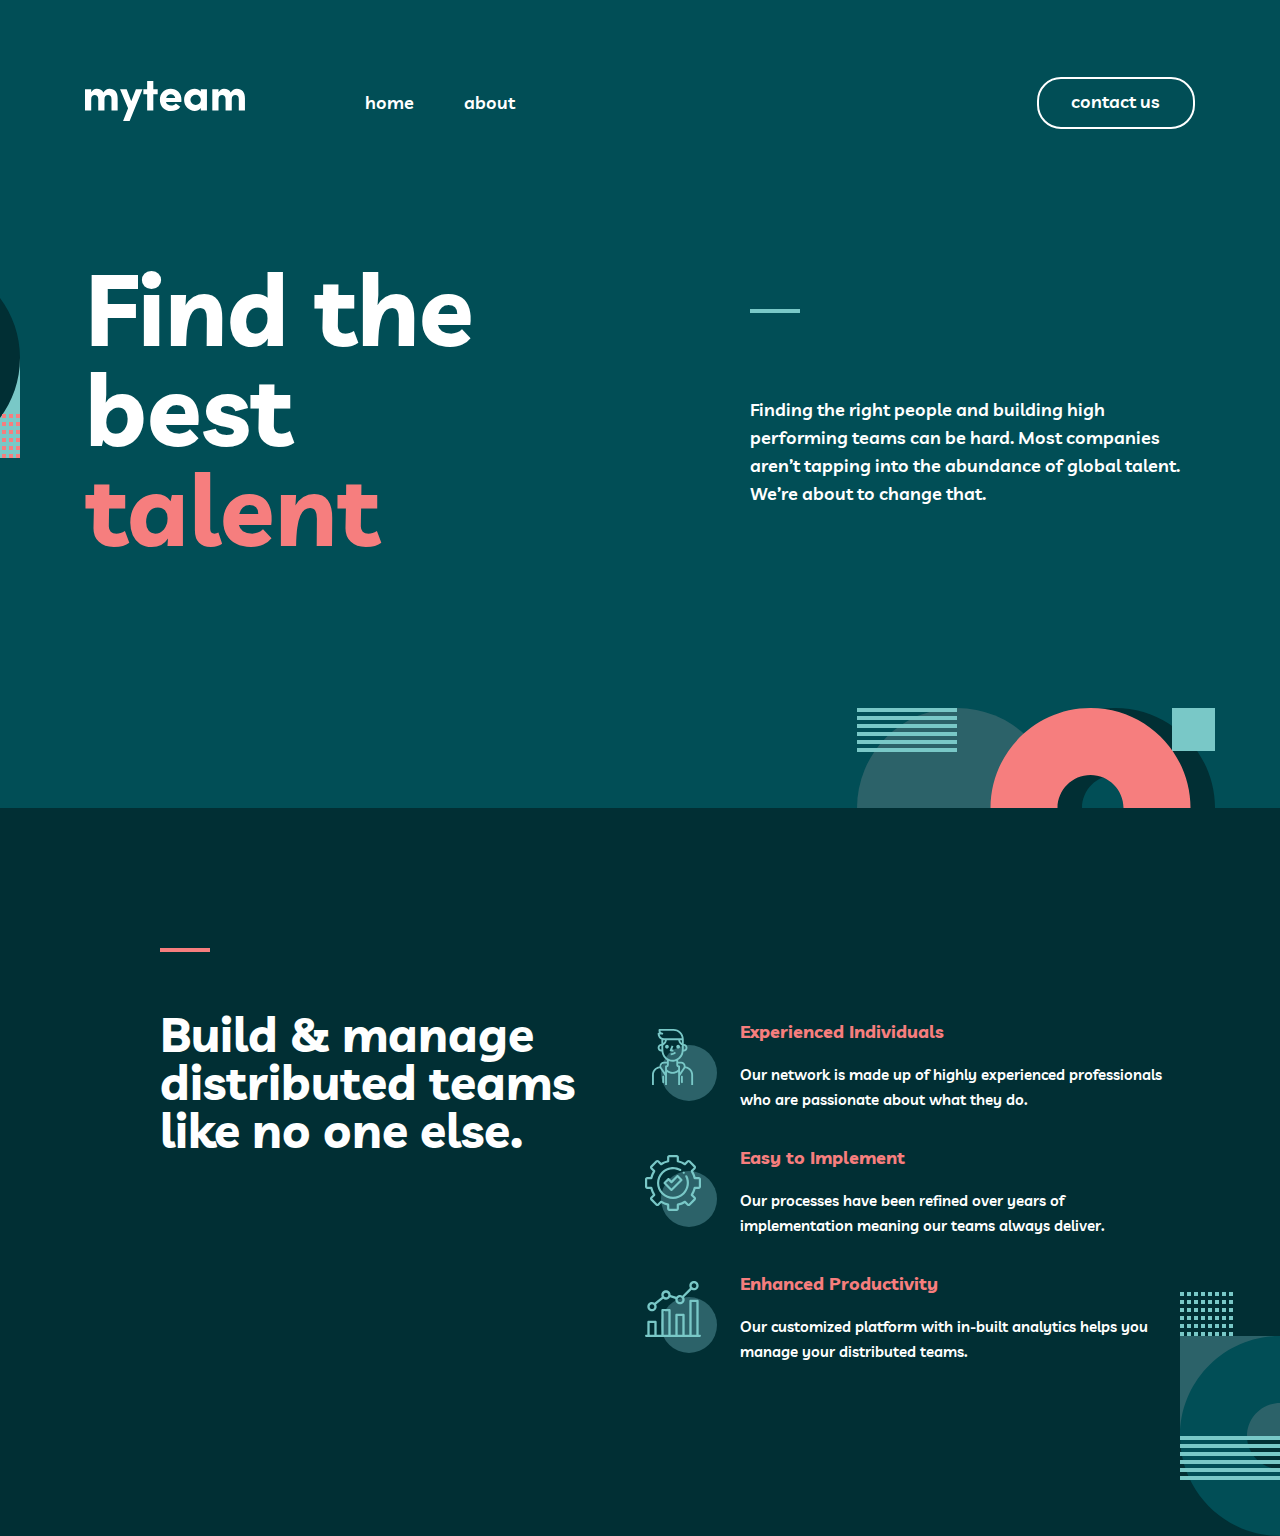
==== commit b1258ebe: "fix bugs" ====
--- a/index.html
+++ b/index.html
@@ -91,7 +91,7 @@
           </ul>
         </div>
       </section>
-      <section class="botton-section">
+      <!-- <section class="botton-section">
         <div class="container botton">
           <div class="botton-title-wrapper">
             <h2>
@@ -219,6 +219,6 @@
           </div>
         </div>
       </div>
-    </footer>
+    </footer> -->
   </body>
 </html>
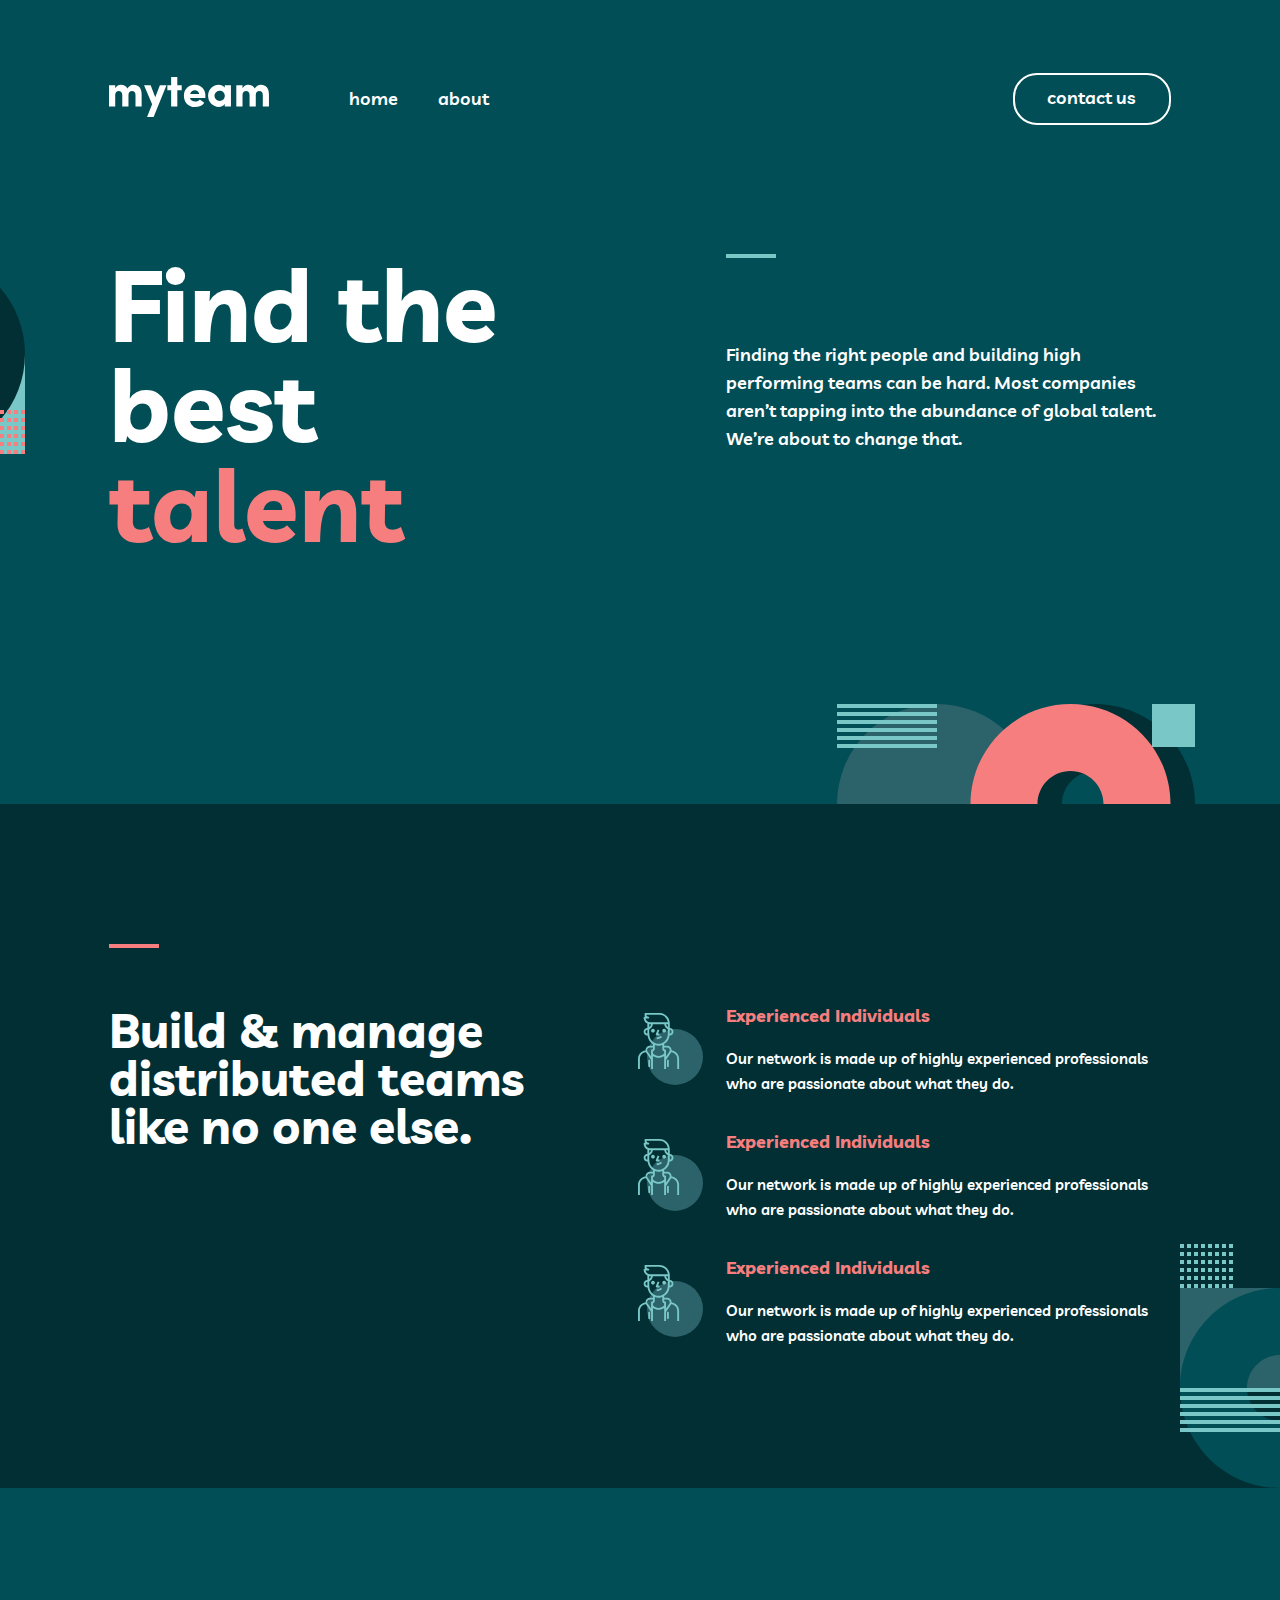
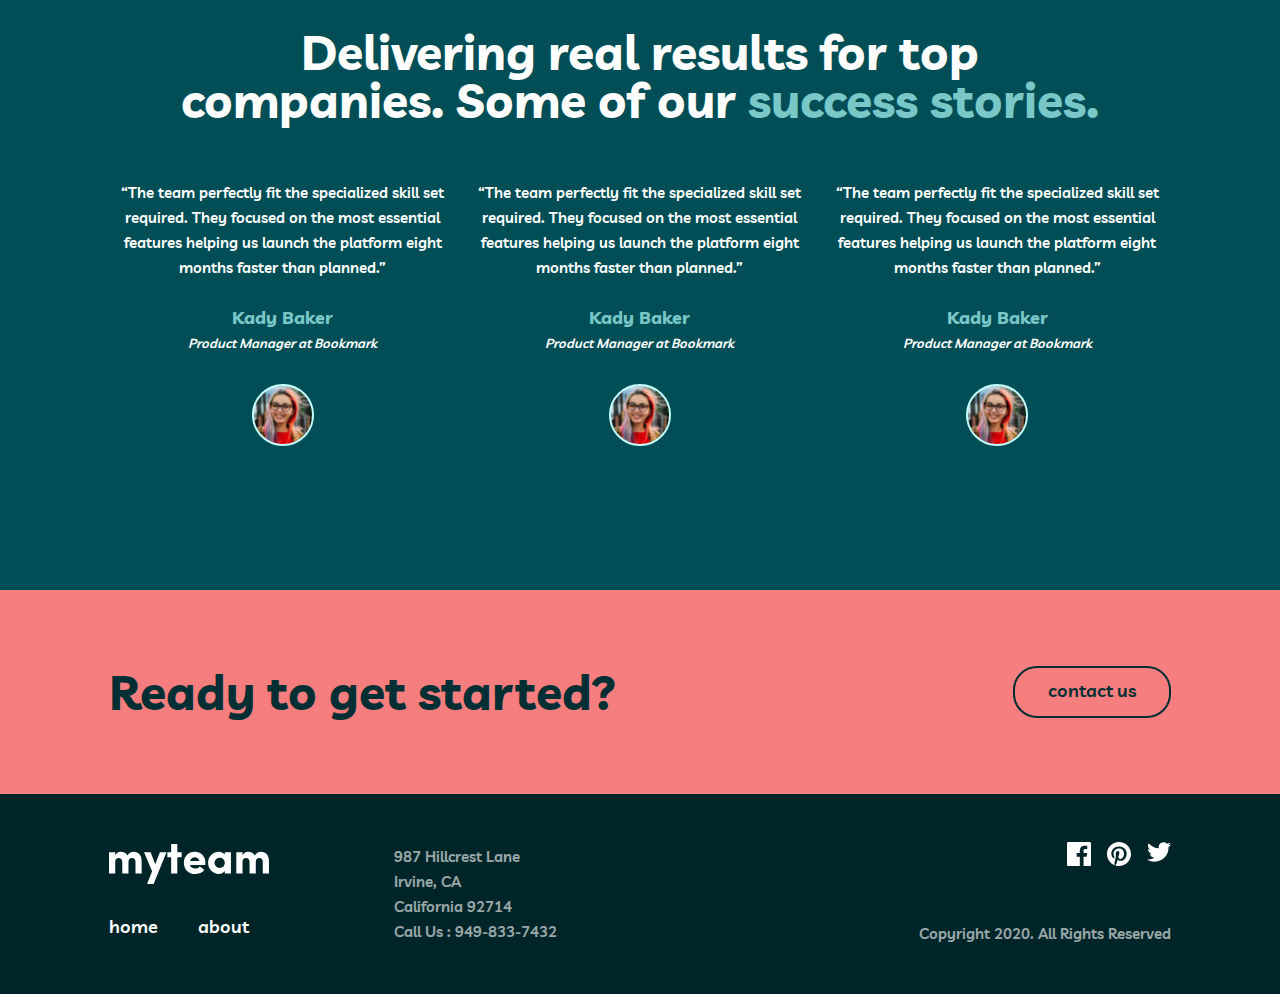
==== commit 676e379b: "fix all pages" ====
--- a/index.html
+++ b/index.html
@@ -1,224 +1,173 @@
 <!DOCTYPE html>
 <html lang="en">
-  <head>
-    <meta charset="UTF-8" />
-    <meta name="viewport" content="width=device-width, initial-scale=1.0" />
-    <link rel="stylesheet" href="./css/style.css" />
-    <title>8-dars</title>
-  </head>
-  <body>
+
+<head>
+    <meta charset="UTF-8">
+    <meta name="viewport" content="width=device-width, initial-scale=1.0">
+    <link rel="stylesheet" href="./css/main.css">
+    <title>My Team</title>
+</head>
+
+<body>
     <header class="site-header">
-      <div class="container header">
-        <div class="header-logo-wrapper">
-          <a class="header-logo-link" href="/">
-            <img
-              src="./images/myteam-logo.svg"
-              alt="Site logo"
-              width="160px"
-              height="40px"
-            />
-          </a>
-          <ul class="header-list">
-            <li class="header-item">
-              <a class="header-link" href="#">home</a>
-            </li>
-            <li class="header-item">
-              <a class="header-link" href="#">about</a>
-            </li>
-          </ul>
+        <div class="container header">
+            <div class="header-logo-wrapper">
+                <a class="header-logo-link" href="/">
+                    <img class="header-logo-img" src="./images/logo.svg" alt="Site Logo" width="160" height="40">
+                </a>
+                <ul class="header-list">
+                    <li class="header-item">
+                        <a class="header-link" href="#">home</a>
+                    </li>
+                    <li class="header-item">
+                        <a class="header-link" href="#">about</a>
+                    </li>
+                </ul>
+            </div>
+            <a class="header-contact-link" href="./contact.html">contact us</a>
+            <button class="header-menu-btn">
+                <img src="./images/menu-img.svg" alt="Menu Icon" width="20" height="17">
+            </button>
         </div>
-        <a class="header-contact-link" href="./contact.html">contact us</a>
-        <button class="list-icon"><img src="./images/List-icon-img.png" alt="List icon image"></button>
-      </div>
     </header>
     <main class="site-main">
-      <section class="hero-section">
-        <div class="container hero">
-          <div class="hero-title-wrapper">
-            <h2 class="hero-title">
-              Find the best <span class="hero-title-color">talent</span>
-            </h2>
-          </div>
-          <div class="hero-text-wrapper">
-            <span class="hero-line"></span>
-            <p class="hero-text">
-              Finding the right people and building high performing teams can be
-              hard. Most companies aren’t tapping into the abundance of global
-              talent. We’re about to change that.
-            </p>
-          </div>
+        <section class="hero-section">
+            <div class="container hero">
+                <div class="hero-title-wrapper">
+                    <h2 class="hero-title">Find the best <span class="hero-title-color">talent</span></h2>
+                </div>
+                <div class="hero-text-wrapper">
+                    <span class="hero-line"></span>
+                    <p class="hero-text">Finding the right people and building high performing teams can be hard. Most
+                        companies aren’t tapping into the abundance of global talent. We’re about to change that.</p>
+                </div>
+            </div>
+        </section>
+        <section class="build-section">
+            <div class="container build">
+                <div class="build-title-wrapper">
+                    <span class="build-line"></span>
+                    <h2 class="build-title">Build & manage distributed teams like no one else.</h2>
+                </div>
+                <ul class="build-list">
+                    <li class="build-item">
+                        <img class="build-item-img" src="./images/build-img.svg" alt="Build item img" width="72"
+                            height="72">
+                        <div class="build-item-content-wrapper">
+                            <h3>Experienced Individuals</h3>
+                            <p>Our network is made up of highly experienced professionals who are passionate about what
+                                they do.</p>
+                        </div>
+                    </li>
+                    <li class="build-item">
+                        <img class="build-item-img" src="./images/build-img.svg" alt="Build item img" width="72"
+                            height="72">
+                        <div class="build-item-content-wrapper">
+                            <h3>Experienced Individuals</h3>
+                            <p>Our network is made up of highly experienced professionals who are passionate about what
+                                they do.</p>
+                        </div>
+                    </li>
+                    <li class="build-item">
+                        <img class="build-item-img" src="./images/build-img.svg" alt="Build item img" width="72"
+                            height="72">
+                        <div class="build-item-content-wrapper">
+                            <h3>Experienced Individuals</h3>
+                            <p>Our network is made up of highly experienced professionals who are passionate about what
+                                they do.</p>
+                        </div>
+                    </li>
+                </ul>
+            </div>
+        </section>
+        <section class="stories-section">
+            <div class="container">
+                <div class="stories-title-wrapper">
+                    <h2>Delivering real results for top companies. Some of our <span>success stories.</span></h2>
+                </div>
+                <ul class="stories-list">
+                    <li class="stories-item">
+                        <p> “The team perfectly fit the specialized skill set required. They focused on the most
+                            essential features helping us launch the platform eight months faster than planned.”</p>
+                        <strong>Kady Baker</strong>
+                        <p>Product Manager at Bookmark</p>
+                        <img src="./images/kady-avatar.svg" alt="Avatar img" width="62" height="62">
+                    </li>
+                    <li class="stories-item">
+                        <p> “The team perfectly fit the specialized skill set required. They focused on the most
+                            essential features helping us launch the platform eight months faster than planned.”</p>
+                        <strong>Kady Baker</strong>
+                        <p>Product Manager at Bookmark</p>
+                        <img src="./images/kady-avatar.svg" alt="Avatar img" width="62" height="62">
+                    </li>
+                    <li class="stories-item">
+                        <p> “The team perfectly fit the specialized skill set required. They focused on the most
+                            essential features helping us launch the platform eight months faster than planned.”</p>
+                        <strong>Kady Baker</strong>
+                        <p>Product Manager at Bookmark</p>
+                        <img src="./images/kady-avatar.svg" alt="Avatar img" width="62" height="62">
+                    </li>
+                </ul>
+            </div>
+        </section>
+        <section class="ready-section">
+            <div class="container ready">
+                <h2>Ready to get started?</h2>
+                <a href="./contact.html">contact us</a>
+            </div>
+        </section>
+    </main>
+    <footer class="site-footer">
+        <div class="container footer">
+            <div class="footer-left-wrapper">
+                <div class="footer-logo-wrapper">
+                    <a href="#">
+                        <img src="./images/logo.svg" alt="Site Logo" width="160" height="40">
+                    </a>
+                    <ul class="footer-nav-list">
+                        <li class="footer-nav-item">
+                            <a href="#">home</a>
+                        </li>
+                        <li class="footer-nav-item">
+                            <a href="#">about</a>
+                        </li>
+                    </ul>
+                </div>
+                <div class="footer-location-wrapper">
+                    <p>987 Hillcrest Lane</p>
+                    <p>Irvine, CA</p>
+                    <p>California 92714</p>
+                    <p>Call Us : 949-833-7432</p>
+                </div>
+            </div>
+            <div class="footer-social-wrapper">
+                <div class="footer-links-wrapper">
+                    <a href="#">
+                        <svg width="24" height="24" viewBox="0 0 24 24" fill="none" xmlns="http://www.w3.org/2000/svg">
+                            <path
+                                d="M22.675 0H1.325C0.593 0 0 0.593 0 1.325V22.676C0 23.407 0.593 24 1.325 24H12.82V14.706H9.692V11.084H12.82V8.413C12.82 5.313 14.713 3.625 17.479 3.625C18.804 3.625 19.942 3.724 20.274 3.768V7.008L18.356 7.009C16.852 7.009 16.561 7.724 16.561 8.772V11.085H20.148L19.681 14.707H16.561V24H22.677C23.407 24 24 23.407 24 22.675V1.325C24 0.593 23.407 0 22.675 0Z"
+                                fill="currentColor" />
+                        </svg>
+                    </a>
+                    <a href="#">
+                        <svg width="24" height="24" viewBox="0 0 24 24" fill="none" xmlns="http://www.w3.org/2000/svg">
+                            <path
+                                d="M12 0C5.373 0 0 5.372 0 12C0 17.084 3.163 21.426 7.627 23.174C7.522 22.225 7.427 20.769 7.669 19.733C7.887 18.796 9.076 13.768 9.076 13.768C9.076 13.768 8.717 13.049 8.717 11.986C8.717 10.318 9.684 9.072 10.888 9.072C11.911 9.072 12.406 9.841 12.406 10.762C12.406 11.791 11.751 13.33 11.412 14.757C11.129 15.951 12.011 16.926 13.189 16.926C15.322 16.926 16.961 14.677 16.961 11.431C16.961 8.558 14.897 6.549 11.949 6.549C8.535 6.549 6.531 9.11 6.531 11.756C6.531 12.787 6.928 13.894 7.424 14.494C7.522 14.613 7.536 14.718 7.507 14.839L7.174 16.199C7.121 16.419 7 16.466 6.772 16.36C5.273 15.662 4.336 13.471 4.336 11.711C4.336 7.926 7.086 4.449 12.265 4.449C16.428 4.449 19.663 7.416 19.663 11.38C19.663 15.516 17.056 18.844 13.436 18.844C12.22 18.844 11.077 18.213 10.686 17.466L9.938 20.319C9.667 21.362 8.936 22.669 8.446 23.465C9.57 23.812 10.763 24 12 24C18.627 24 24 18.627 24 12C24 5.372 18.627 0 12 0Z"
+                                fill="currentColor" />
+                        </svg>
+                    </a>
+                    <a href="#">
+                        <svg width="24" height="20" viewBox="0 0 24 20" fill="none" xmlns="http://www.w3.org/2000/svg">
+                            <path
+                                d="M24 2.55699C23.117 2.94899 22.168 3.21299 21.172 3.33199C22.189 2.72299 22.97 1.75799 23.337 0.607986C22.386 1.17199 21.332 1.58199 20.21 1.80299C19.313 0.845986 18.032 0.247986 16.616 0.247986C13.437 0.247986 11.101 3.21399 11.819 6.29299C7.728 6.08799 4.1 4.12799 1.671 1.14899C0.381 3.36199 1.002 6.25699 3.194 7.72299C2.388 7.69699 1.628 7.47599 0.965 7.10699C0.911 9.38799 2.546 11.522 4.914 11.997C4.221 12.185 3.462 12.229 2.69 12.081C3.316 14.037 5.134 15.46 7.29 15.5C5.22 17.123 2.612 17.848 0 17.54C2.179 18.937 4.768 19.752 7.548 19.752C16.69 19.752 21.855 12.031 21.543 5.10599C22.505 4.41099 23.34 3.54399 24 2.55699Z"
+                                fill="currentColor" />
+                        </svg>
+                    </a>
+                </div>
+                <p>Copyright 2020. All Rights Reserved</p>
+            </div>
         </div>
-      </section>
-      <section class="build-section">
-        <div class="container build">
-          <div class="build-title-wrapper">
-            <span class="build-line"></span>
-            <h2 class="build-title">
-              Build & manage distributed teams like no one else.
-            </h2>
-          </div>
-          <ul class="build-list">
-            <li class="build-item">
-              <img src="./images/Build img.svg" alt="Build img" />
-              <div class="build-item-list">
-                <h3>Experienced Individuals</h3>
-                <p>
-                  Our network is made up of highly experienced professionals who
-                  are passionate about what they do.
-                </p>
-              </div>
-            </li>
-            <li class="build-item">
-              <img src="./images/setting img.svg" alt="Setting img" />
-              <div class="build-item-list">
-                <h3>Easy to Implement</h3>
-                <p>
-                  Our processes have been refined over years of implementation
-                  meaning our teams always deliver.
-                </p>
-              </div>
-            </li>
-            <li class="build-item">
-              <img src="./images/analiz-img.svg" alt="Analiz img" />
-              <div class="build-item-list">
-                <h3>Enhanced Productivity</h3>
-                <p>
-                  Our customized platform with in-built analytics helps you
-                  manage your distributed teams.
-                </p>
-              </div>
-            </li>
-          </ul>
-        </div>
-      </section>
-      <!-- <section class="botton-section">
-        <div class="container botton">
-          <div class="botton-title-wrapper">
-            <h2>
-              Delivering real results for top <br />
-              companies. Some of our
-              <span class="botton-text-color">success stories.</span>
-            </h2>
-          </div>
-          <div class="botton-content-wrapper">
-            <div class="first-content">
-              <p>
-                “The team perfectly fit the specialized skill set required. They
-                focused on the most essential features helping us launch the
-                platform eight months faster than planned.”
-              </p>
-              <h3>Kady Baker</h3>
-              <p class="text-style">Product Manager at Bookmark</p>
-              <img src="./images/fisrt-img.svg" alt="First girl img" />
-            </div>
-            <div class="first-content">
-              <p>
-                “We needed to automate our entire onboarding process. The team
-                came in and built out the whole journey. Since going live, user
-                retention has gone through the roof!”
-              </p>
-              <h3>Aiysha Reese</h3>
-              <p class="text-style">Founder of Manage</p>
-              <img src="./images/second-img.svg" alt="Second girl img" />
-            </div>
-            <div class="first-content">
-              <p>
-                “Amazing. Our team helped us build an app that delivered a new
-                experience for hiring a physio. The launch was an instant
-                success with 100k downloads in the first month.”
-              </p>
-              <h3>Arthur Clarke</h3>
-              <p class="text-style">Co-founder of MyPhysio</p>
-              <img src="./images/third-img.svg" alt="OLd man img" />
-            </div>
-          </div>
-        </div>
-      </section>
-      <section class="ready-section">
-        <div class="container top">
-          <h2>Ready to get started?</h2>
-          <a href="./contact.html">contact us</a>
-        </div>
-      </section>
-    </main>
-    <footer class="footer-wrapper">
-      <div class="container footer">
-        <div class="footer-logo">
-          <a href="#">
-            <img
-              src="./images/myteam-logo.svg"
-              alt="Myteam logo"
-              width="160px"
-              height="40px"
-            />
-          </a>
-          <ul class="footer-link">
-            <li>
-              <a class="header-link" href="#">home</a>
-            </li>
-            <li>
-              <a class="header-link" href="#">about</a>
-            </li>
-          </ul>
-        </div>
-        <div class="footer-addres">
-          <p>987 Hillcrest Lane</p>
-          <p>Irvine, CA</p>
-          <p>California 92714</p>
-          <p>Call Us : 949-833-7432</p>
-        </div>
-        <div class="footer-social-wrapper">
-          <div class="footer-social">
-            <div>
-              <a class="facebook" href="">
-                <svg
-                  width="24"
-                  height="24"
-                  viewBox="0 0 24 24"
-                  fill="currentColor"
-                  xmlns="http://www.w3.org/2000/svg"
-                >
-                  <path
-                    d="M22.675 0H1.325C0.593 0 0 0.593 0 1.325V22.676C0 23.407 0.593 24 1.325 24H12.82V14.706H9.692V11.084H12.82V8.413C12.82 5.313 14.713 3.625 17.479 3.625C18.804 3.625 19.942 3.724 20.274 3.768V7.008L18.356 7.009C16.852 7.009 16.561 7.724 16.561 8.772V11.085H20.148L19.681 14.707H16.561V24H22.677C23.407 24 24 23.407 24 22.675V1.325C24 0.593 23.407 0 22.675 0Z"
-                    fill="currentColor"
-                  />
-                </svg>
-              </a>
-              <a class="pinterest" href="">
-                <svg
-                  width="24"
-                  height="24"
-                  viewBox="0 0 24 24"
-                  fill="currentColor"
-                  xmlns="http://www.w3.org/2000/svg"
-                >
-                  <path
-                    id="Path"
-                    d="M12 0C5.373 0 0 5.372 0 12C0 17.084 3.163 21.426 7.627 23.174C7.522 22.225 7.427 20.769 7.669 19.733C7.887 18.796 9.076 13.768 9.076 13.768C9.076 13.768 8.717 13.049 8.717 11.986C8.717 10.318 9.684 9.072 10.888 9.072C11.911 9.072 12.406 9.841 12.406 10.762C12.406 11.791 11.751 13.33 11.412 14.757C11.129 15.951 12.011 16.926 13.189 16.926C15.322 16.926 16.961 14.677 16.961 11.431C16.961 8.558 14.897 6.549 11.949 6.549C8.535 6.549 6.531 9.11 6.531 11.756C6.531 12.787 6.928 13.894 7.424 14.494C7.522 14.613 7.536 14.718 7.507 14.839L7.174 16.199C7.121 16.419 7 16.466 6.772 16.36C5.273 15.662 4.336 13.471 4.336 11.711C4.336 7.926 7.086 4.449 12.265 4.449C16.428 4.449 19.663 7.416 19.663 11.38C19.663 15.516 17.056 18.844 13.436 18.844C12.22 18.844 11.077 18.213 10.686 17.466L9.938 20.319C9.667 21.362 8.936 22.669 8.446 23.465C9.57 23.812 10.763 24 12 24C18.627 24 24 18.627 24 12C24 5.372 18.627 0 12 0Z"
-                    fill="currentColor"
-                  />
-                </svg>
-              </a>
-              <a class="twitter" href="#">
-                <svg
-                  width="24"
-                  height="20"
-                  viewBox="0 0 24 20"
-                  fill="currentColor"
-                  xmlns="http://www.w3.org/2000/svg"
-                >
-                  <path
-                    id="Path"
-                    d="M24 2.55699C23.117 2.94899 22.168 3.21299 21.172 3.33199C22.189 2.72299 22.97 1.75799 23.337 0.607986C22.386 1.17199 21.332 1.58199 20.21 1.80299C19.313 0.845986 18.032 0.247986 16.616 0.247986C13.437 0.247986 11.101 3.21399 11.819 6.29299C7.728 6.08799 4.1 4.12799 1.671 1.14899C0.381 3.36199 1.002 6.25699 3.194 7.72299C2.388 7.69699 1.628 7.47599 0.965 7.10699C0.911 9.38799 2.546 11.522 4.914 11.997C4.221 12.185 3.462 12.229 2.69 12.081C3.316 14.037 5.134 15.46 7.29 15.5C5.22 17.123 2.612 17.848 0 17.54C2.179 18.937 4.768 19.752 7.548 19.752C16.69 19.752 21.855 12.031 21.543 5.10599C22.505 4.41099 23.34 3.54399 24 2.55699Z"
-                    fill="currentColor"
-                  />
-                </svg>
-              </a>
-            </div>
-            <p class="footer-since">Copyright 2020. All Rights Reserved</p>
-          </div>
-        </div>
-      </div>
-    </footer> -->
-  </body>
-</html>
+    </footer>
+</body>
+
+</html>--- a/css/main.css
+++ b/css/main.css
@@ -0,0 +1,852 @@
+.footer-nav-item>a,
+.header-contact-link,
+.header-link {
+    font-weight: 600;
+    font-size: 18px;
+    line-height: 28px;
+    letter-spacing: 0
+}
+
+.build-section,
+.hero,
+.hero-section {
+    background-repeat: no-repeat
+}
+
+.contact-input,
+body {
+    font-family: Livvic, sans-serif
+}
+
+@font-face {
+    font-display: swap;
+    font-family: Livvic;
+    font-style: normal;
+    font-weight: 600;
+    src: url('../fonts/livvic-v14-latin-600.woff2') format('woff2')
+}
+
+@font-face {
+    font-display: swap;
+    font-family: Livvic;
+    font-style: normal;
+    font-weight: 700;
+    src: url('../fonts/livvic-v14-latin-700.woff2') format('woff2')
+}
+
+* {
+    margin: 0;
+    padding: 0;
+    text-decoration: none;
+    box-sizing: border-box;
+    list-style: none
+}
+
+body {
+    background-color: #014e56
+}
+
+.container {
+    max-width: 1110px;
+    margin: 0 auto;
+    padding: 0 24px;
+}
+
+.site-header {
+    padding: 73px 0 129px
+}
+
+.contact-hero,
+.footer,
+.header,
+.ready {
+    display: -webkit-box;
+    display: -ms-flexbox;
+    display: flex;
+    -webkit-box-align: center;
+    -ms-flex-align: center;
+    align-items: center;
+    -webkit-box-pack: justify;
+    -ms-flex-pack: justify;
+    justify-content: space-between
+}
+
+.header-list,
+.header-logo-wrapper {
+    display: -webkit-box;
+    display: -ms-flexbox
+}
+
+.header-logo-wrapper {
+    display: flex;
+    -webkit-box-align: center;
+    -ms-flex-align: center;
+    align-items: center;
+    gap: 80px
+}
+
+.header-list {
+    margin: 0;
+    padding: 0;
+    display: flex;
+    -webkit-box-align: center;
+    -ms-flex-align: center;
+    align-items: center;
+    gap: 40px
+}
+
+.footer-nav-item>a,
+.header-link {
+    color: #fff;
+    -webkit-transition: .4s;
+    -o-transition: .4s;
+    transition: .4s
+}
+
+.footer-links-wrapper>a:hover,
+.footer-nav-item>a:hover,
+.header-link:hover,
+.hero-title-color {
+    color: #f67e7e
+}
+
+.header-link:active {
+    cursor: -webkit-grabbing;
+    cursor: grabbing
+}
+
+.header-contact-link {
+    padding: 9px 33px 11px 32px;
+    color: #fff;
+    border: 2px solid #fff;
+    border-radius: 24px;
+    -webkit-transition: .4s;
+    -o-transition: .4s;
+    transition: .4s
+}
+
+.header-contact-link:hover {
+    background-color: #f67e7e;
+    border-color: #f67e7e;
+    color: #014e56
+}
+
+.header-contact-link:active {
+    background-color: #fff;
+    border-color: #fff;
+    color: #014e56
+}
+.header-menu-btn{
+    background-color: transparent;
+    border: none;
+    display: none;
+}
+/* Header Tablet start */
+@media (max-width:768px){
+    .site-header{
+        padding: 64px 0 112px;
+    }
+    .header-logo-img{
+        width: 127px;
+        height: 32px;
+    }
+    .header-logo-wrapper{
+        gap: 40px;
+    }
+}
+
+/* Header Tablet end */
+/* Header Mobile start */
+@media (max-width:583px){
+    .site-header{
+        padding: 48px 0 80px;
+    }
+    .header-list, .header-contact-link{
+        display: none;
+    }
+    .header-menu-btn{
+        display: block;
+    }
+}
+/* Header Mobile end */
+
+
+.hero-section {
+    background-image: url("../images/hero-bg-1.svg");
+    background-size: 200px 200px;
+    background-position: calc(50% - 715px) top
+}
+
+.hero {
+    display: -webkit-box;
+    display: -ms-flexbox;
+    display: flex;
+    -webkit-box-align: start;
+    -ms-flex-align: start;
+    align-items: start;
+    -webkit-box-pack: justify;
+    -ms-flex-pack: justify;
+    justify-content: space-between;
+    padding-bottom: 250px;
+    background-image: url("../images/hero-bg2.svg");
+    background-size: 358px 100px;
+    background-position: right bottom
+}
+
+.build-section,
+.stories-section {
+    padding: 140px 0
+}
+
+.hero-title-wrapper {
+    width: 526px
+}
+
+.hero-title {
+    font-weight: 700;
+    font-size: 100px;
+    line-height: 100px;
+    letter-spacing: 0;
+    color: #fff
+}
+
+.build-item-content-wrapper>h3,
+.hero-text {
+    font-size: 18px;
+    line-height: 28px;
+    letter-spacing: 0
+}
+
+.build-item-content-wrapper,
+.build-title-wrapper,
+.hero-text-wrapper {
+    width: 445px
+}
+
+.hero-line {
+    width: 50px;
+    height: 4px;
+    margin-bottom: 79px;
+    display: inline-block;
+    background-color: #79c8c7
+}
+
+.hero-text {
+    font-weight: 600;
+    color: #fff
+}
+/* Hero Tablet start */
+@media (max-width:768px){
+    .hero{
+        flex-direction: column;
+        text-align: center;
+        background-position: center bottom;
+    }
+    .hero-title-wrapper, .hero-text-wrapper{
+        width: 100%;
+    }
+    .hero-line{
+        display: none;
+    }
+    .hero-title{
+        margin-bottom: 24px;
+        font-size: 64px;
+        line-height: 56px;
+        letter-spacing: 0px;
+    }
+    .hero-text{
+        font-size: 15px;
+        line-height: 28px;
+        letter-spacing: 0px;
+    }
+}
+/* Hero Tablet end */
+
+/* Hero Mobile start */
+@media (max-width:583px){
+    .hero{
+        padding-bottom: 197px;
+    }
+    .hero-title{
+        margin-bottom: 18px;
+        font-size: 40px;
+        line-height: 40px;
+        letter-spacing: 0px;
+        
+    }
+}
+@media (max-width:391px){
+    .hero{
+        background-size: contain;
+    }
+}
+/* Hero Mobile end */
+
+.build-section {
+    background-color: #012f34;
+    background-image: url("../images/build-bg1.svg");
+    background-size: 100px 244px;
+    background-position: right bottom
+}
+
+.build {
+    display: -webkit-box;
+    display: -ms-flexbox;
+    display: flex;
+    -webkit-box-align: start;
+    -ms-flex-align: start;
+    align-items: start;
+    -webkit-box-pack: justify;
+    -ms-flex-pack: justify;
+    justify-content: space-between
+}
+
+.build-line {
+    width: 50px;
+    height: 4px;
+    background-color: #f67e7e;
+    display: inline-block;
+    margin-bottom: 54px
+}
+
+.build-item,
+.build-list,
+.contact-item {
+    display: -webkit-box;
+    display: -ms-flexbox
+}
+
+.build-title {
+    font-weight: 700;
+    font-size: 48px;
+    line-height: 48px;
+    letter-spacing: 0;
+    color: #fff
+}
+
+.build-list {
+    display: flex;
+    -webkit-box-orient: vertical;
+    -webkit-box-direction: normal;
+    -ms-flex-direction: column;
+    flex-direction: column;
+    gap: 32px;
+    margin-top: 58px
+}
+
+.build-item-content-wrapper>h3 {
+    margin-bottom: 16px;
+    font-weight: 700;
+    color: #f67e7e
+}
+.build-item-content-wrapper>p {
+    font-weight: 600;
+    font-size: 15px;
+    line-height: 25px;
+    letter-spacing: 0;
+    color: #fff
+}
+/* Build Tablet start */
+@media (max-width:884px){
+    .build-section{
+        padding: 100px 73px;
+        background-position: right top;
+    }
+    .build{
+        flex-direction: column;
+        gap: 64px;
+    }
+    .build-line{
+        margin-bottom: 32px;
+    }
+    .build-title{
+        font-size: 32px;
+        line-height: 32px;
+        letter-spacing: 0px;
+    }
+    .build-title-wrapper{
+        width: 100%;
+        max-width: 445px;
+    }
+    .build-list{
+        margin-top: 0;
+    }
+    .build-item-content-wrapper{
+        width: 100%;
+    }
+    .build-item-content-wrapper > h3{
+        font-size: 18px;
+        line-height: 28px;
+        letter-spacing: 0px;
+    }
+    .build-item-content-wrapper > p{
+        font-size: 15px;
+        line-height: 25px;
+        letter-spacing: 0px;
+    }
+}
+/* Build Tablet end */
+
+/* Build Mobile start  */
+@media (max-width:537px){
+    .build-section{
+        padding: 64px 0;
+    }
+    .build{
+        gap: 56px;
+    }
+    .build-title-wrapper{
+        width: 80% !important;
+    }
+    .build-list{
+        gap: 48px;
+    }
+    .build-item{
+        flex-direction: column;
+        text-align: center;
+    }
+    .build-item-content-wrapper > h3{
+        margin-bottom: 8px;
+    }
+}
+/* Build Mobile end  */
+
+
+.build-item,
+.contact-item {
+    display: flex;
+    -webkit-box-align: center;
+    -ms-flex-align: center;
+    align-items: center;
+    gap: 23px
+}
+
+.footer-left-wrapper,
+.stories-list {
+    display: -webkit-box;
+    display: -ms-flexbox
+}
+
+
+
+.stories-title-wrapper {
+    max-width: 932px;
+    margin: 0 auto 56px
+}
+
+.stories-title-wrapper>h2 {
+    font-weight: 700;
+    font-size: 48px;
+    line-height: 48px;
+    letter-spacing: 0;
+    text-align: center;
+    color: #fff
+}
+
+.stories-title-wrapper>h2>span {
+    color: #79c8c7
+}
+
+.stories-list {
+    display: flex;
+    -webkit-box-pack: justify;
+    -ms-flex-pack: justify;
+    justify-content: space-between;
+    gap: 10px;
+}
+
+.stories-item {
+    max-width: 350px;
+    text-align: center
+}
+
+.stories-item>p {
+    margin-bottom: 24px;
+    font-weight: 600;
+    font-size: 15px;
+    line-height: 25px;
+    letter-spacing: 0;
+    color: #fff
+}
+
+.ready>h2,
+.stories-item>strong {
+    font-weight: 700;
+    letter-spacing: 0
+}
+
+.stories-item>strong {
+    display: block;
+    margin-bottom: 2px;
+    font-size: 18px;
+    line-height: 28px;
+    color: #79c8c7
+}
+
+.stories-item>strong~p {
+    margin-bottom: 32px;
+    font-weight: 500;
+    font-style: italic;
+    font-size: 13px;
+    line-height: 18px;
+    letter-spacing: 0;
+    color: #fff
+}
+
+
+/* stories tablet start */
+@media (max-width:668px){
+    .stories-section{
+        padding: 100px 73px;
+    }
+    .stories-title-wrapper{
+        margin-bottom: 48px;
+    }
+    .stories-title-wrapper>h2 {
+        font-size: 32px;
+        line-height: 32px;
+        letter-spacing: 0px;
+    }
+    .stories-list{
+        flex-direction: column;
+        gap: 38px;
+    }
+    .stories-item{
+        max-width: 100%;
+    }
+    .stories-item > p {
+        margin-bottom: 16px;
+    }
+}
+/* stories tablet end */
+
+/* stories mobile start */
+@media (max-width:541px){
+    .stories-section{
+        padding: 140px 0;
+    }
+}
+/* stories mobile end */
+
+.ready-section {
+    padding: 76px 0;
+    background-color: #f67e7e
+}
+
+.ready>h2 {
+    font-size: 48px;
+    line-height: 48px;
+    color: #012f34
+}
+
+.ready>a {
+    font-weight: 600;
+    font-size: 18px;
+    line-height: 28px;
+    letter-spacing: 0;
+    color: #012f34;
+    padding: 9px 32px 11px 33px;
+    border: 2px solid #012f34;
+    border-radius: 24px
+}
+
+.contact-input,
+.footer-location-wrapper>p,
+.footer-social-wrapper>p {
+    font-size: 15px;
+    line-height: 25px;
+    font-weight: 600
+}
+
+.ready>a:hover {
+    background-color: #fff;
+    border-color: #fff;
+    color: #012f34
+}
+
+.ready>a:active {
+    background-color: #fff;
+    border-color: #012f34;
+    color: #012f34
+}
+
+/* ready tablet start */
+@media (max-width:745px){
+    .ready-section{
+        padding: 76px 0;
+    }
+    .ready{
+        flex-direction: column;
+        text-align: center;
+    }
+    .ready > h2{
+        font-size: 32px;
+        line-height: 32px;
+        letter-spacing: 0px;
+        margin-bottom: 24px;
+    }
+}
+/* ready tablet end */
+
+
+.site-footer {
+    padding: 48px 0;
+    background-color: #002529
+}
+
+.footer-left-wrapper {
+    display: flex;
+    gap: 125px
+}
+
+.footer-nav-list,
+.footer-social-wrapper {
+    display: -webkit-box;
+    display: -ms-flexbox
+}
+
+.footer-logo-wrapper>a {
+    display: inline-block;
+    margin-bottom: 25px
+}
+
+.footer-nav-list {
+    display: flex;
+    -webkit-box-align: center;
+    -ms-flex-align: center;
+    align-items: center;
+    gap: 40px
+}
+
+.contact-list,
+.footer-social-wrapper {
+    -ms-flex-direction: column;
+    -webkit-box-orient: vertical;
+    -webkit-box-direction: normal
+}
+
+.footer-location-wrapper>p {
+    letter-spacing: 0;
+    color: #fff;
+    opacity: 60%
+}
+
+.footer-social-wrapper {
+    display: flex;
+    flex-direction: column;
+    -webkit-box-align: end;
+    -ms-flex-align: end;
+    align-items: end;
+    gap: 51px
+}
+
+.contact-list,
+.footer-links-wrapper {
+    display: -webkit-box;
+    display: -ms-flexbox
+}
+
+.footer-links-wrapper {
+    display: flex;
+    gap: 16px
+}
+
+.footer-links-wrapper>a {
+    color: #fff;
+    -webkit-transition: .3s;
+    -o-transition: .3s;
+    transition: .3s
+}
+
+.footer-social-wrapper>p {
+    letter-spacing: 0;
+    text-align: right;
+    color: #fff;
+    opacity: 60%
+}
+
+.contact-hero-section {
+    padding-bottom: 120px
+}
+
+.contact-hero-content-wrapper>h2 {
+    margin-bottom: 16px;
+    font-weight: 700;
+    font-size: 64px;
+    line-height: 100px;
+    letter-spacing: 0;
+    color: #fff
+}
+
+.contact-hero-content-wrapper>p {
+    color: #f67e7e;
+    font-weight: 700;
+    font-size: 32px;
+    line-height: 48px;
+    letter-spacing: 0;
+    margin-bottom: 32px
+}
+
+.contact-list {
+    display: flex;
+    flex-direction: column;
+    gap: 8px
+}
+
+.contact-item>p {
+    font-weight: 700;
+    font-size: 18px;
+    line-height: 28px;
+    letter-spacing: 0;
+    color: #fff
+}
+
+.contact-form {
+    width: 540px;
+    display: -webkit-box;
+    display: -ms-flexbox;
+    display: flex;
+    -webkit-box-orient: vertical;
+    -webkit-box-direction: normal;
+    -ms-flex-direction: column;
+    flex-direction: column;
+    gap: 24px
+}
+
+.contact-input {
+    background-color: transparent;
+    padding-left: 14px;
+    padding-bottom: 17px;
+    border-top: none;
+    border-left: none;
+    border-right: none;
+    outline: 0;
+    letter-spacing: -.12px;
+    color: #fff
+}
+
+.contact-input::-webkit-input-placeholder {
+    font-family: Livvic, sans-serif;
+    font-weight: 600;
+    font-size: 15px;
+    line-height: 25px;
+    letter-spacing: -.12px;
+    color: #fff;
+    opacity: 60%
+}
+
+.contact-input::-moz-placeholder {
+    font-family: Livvic, sans-serif;
+    font-weight: 600;
+    font-size: 15px;
+    line-height: 25px;
+    letter-spacing: -.12px;
+    color: #fff;
+    opacity: 60%
+}
+
+.contact-input:-ms-input-placeholder {
+    font-family: Livvic, sans-serif;
+    font-weight: 600;
+    font-size: 15px;
+    line-height: 25px;
+    letter-spacing: -.12px;
+    color: #fff;
+    opacity: 60%
+}
+
+.contact-input::-ms-input-placeholder {
+    font-family: Livvic, sans-serif;
+    font-weight: 600;
+    font-size: 15px;
+    line-height: 25px;
+    letter-spacing: -.12px;
+    color: #fff;
+    opacity: 60%
+}
+
+.contact-input::placeholder {
+    font-family: Livvic, sans-serif;
+    font-weight: 600;
+    font-size: 15px;
+    line-height: 25px;
+    letter-spacing: -.12px;
+    color: #fff;
+    opacity: 60%
+}
+
+.contact-input:focus {
+    border-color: #fff
+}
+
+.contact-input:focus::-webkit-input-placeholder {
+    opacity: 100%
+}
+
+.contact-input:focus::-moz-placeholder {
+    opacity: 100%
+}
+
+.contact-input:focus:-ms-input-placeholder {
+    opacity: 100%
+}
+
+.contact-input:focus::-ms-input-placeholder {
+    opacity: 100%
+}
+
+.contact-input:focus::placeholder {
+    opacity: 100%
+}
+
+.form-btn {
+    width: 123px;
+    padding: 9px 0 11px;
+    font-weight: 600;
+    font-size: 18px;
+    line-height: 28px;
+    letter-spacing: 0;
+    color: #004047;
+    background-color: #fff;
+    border-radius: 24px;
+    border: none;
+    cursor: pointer
+}
+
+/* Footer tablet start */
+@media (max-width:790px){
+    .site-footer{
+        padding: 56px 0;
+    }
+    .footer{
+        flex-wrap: wrap;
+        gap: 20px;
+        justify-content: center;
+    }
+    .footer-social-wrapper{
+        align-items: center;
+    }
+}
+/* Footer tablet end */
+@media (max-width:502px){
+    .footer{
+        flex-direction: column;
+        gap: 30px;
+    }
+    .footer-left-wrapper{
+        width: 100%;
+        flex-direction: column;
+        gap: 30px;
+        align-items: center;
+    }
+    .footer-social-wrapper{
+        width: 100%;
+        gap: 20px;
+    }
+    .footer-location-wrapper{
+        text-align: center;
+    }
+    .footer-social-wrapper > p{
+        text-align: center;
+    }
+}